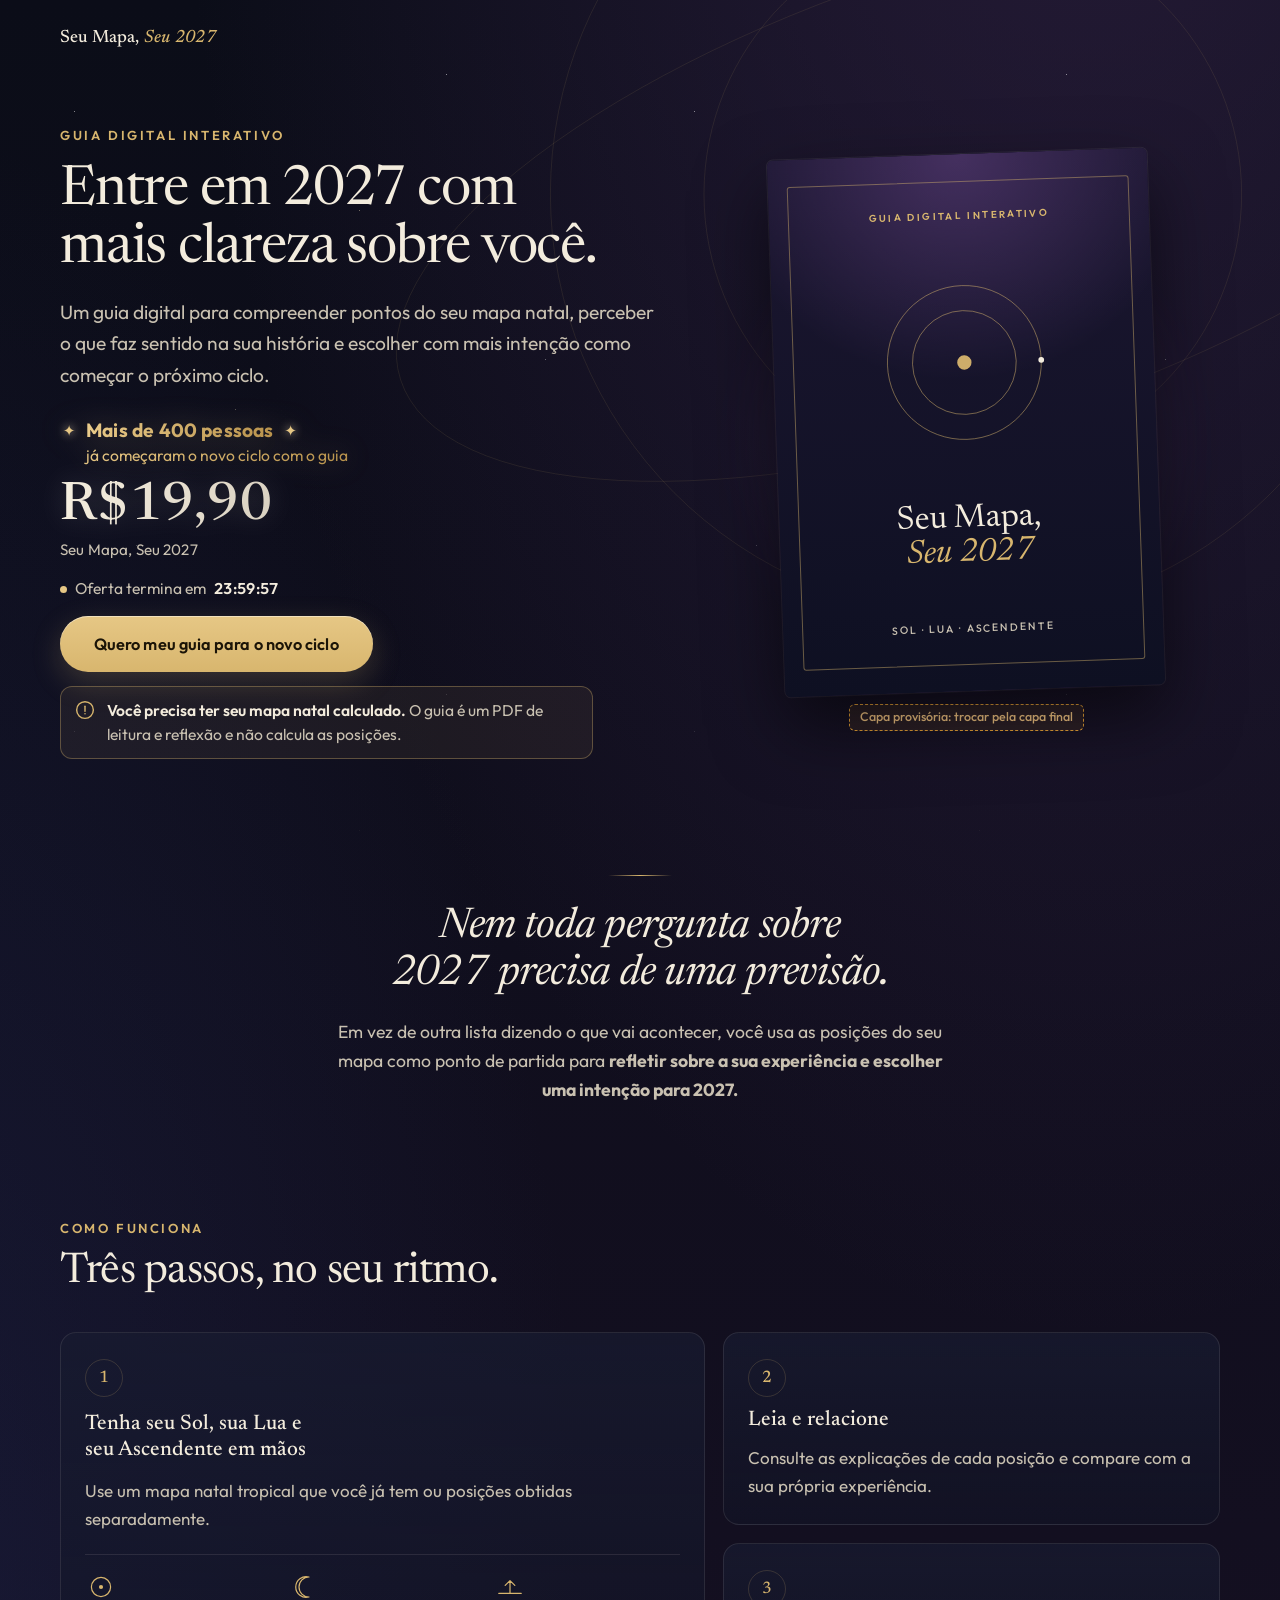
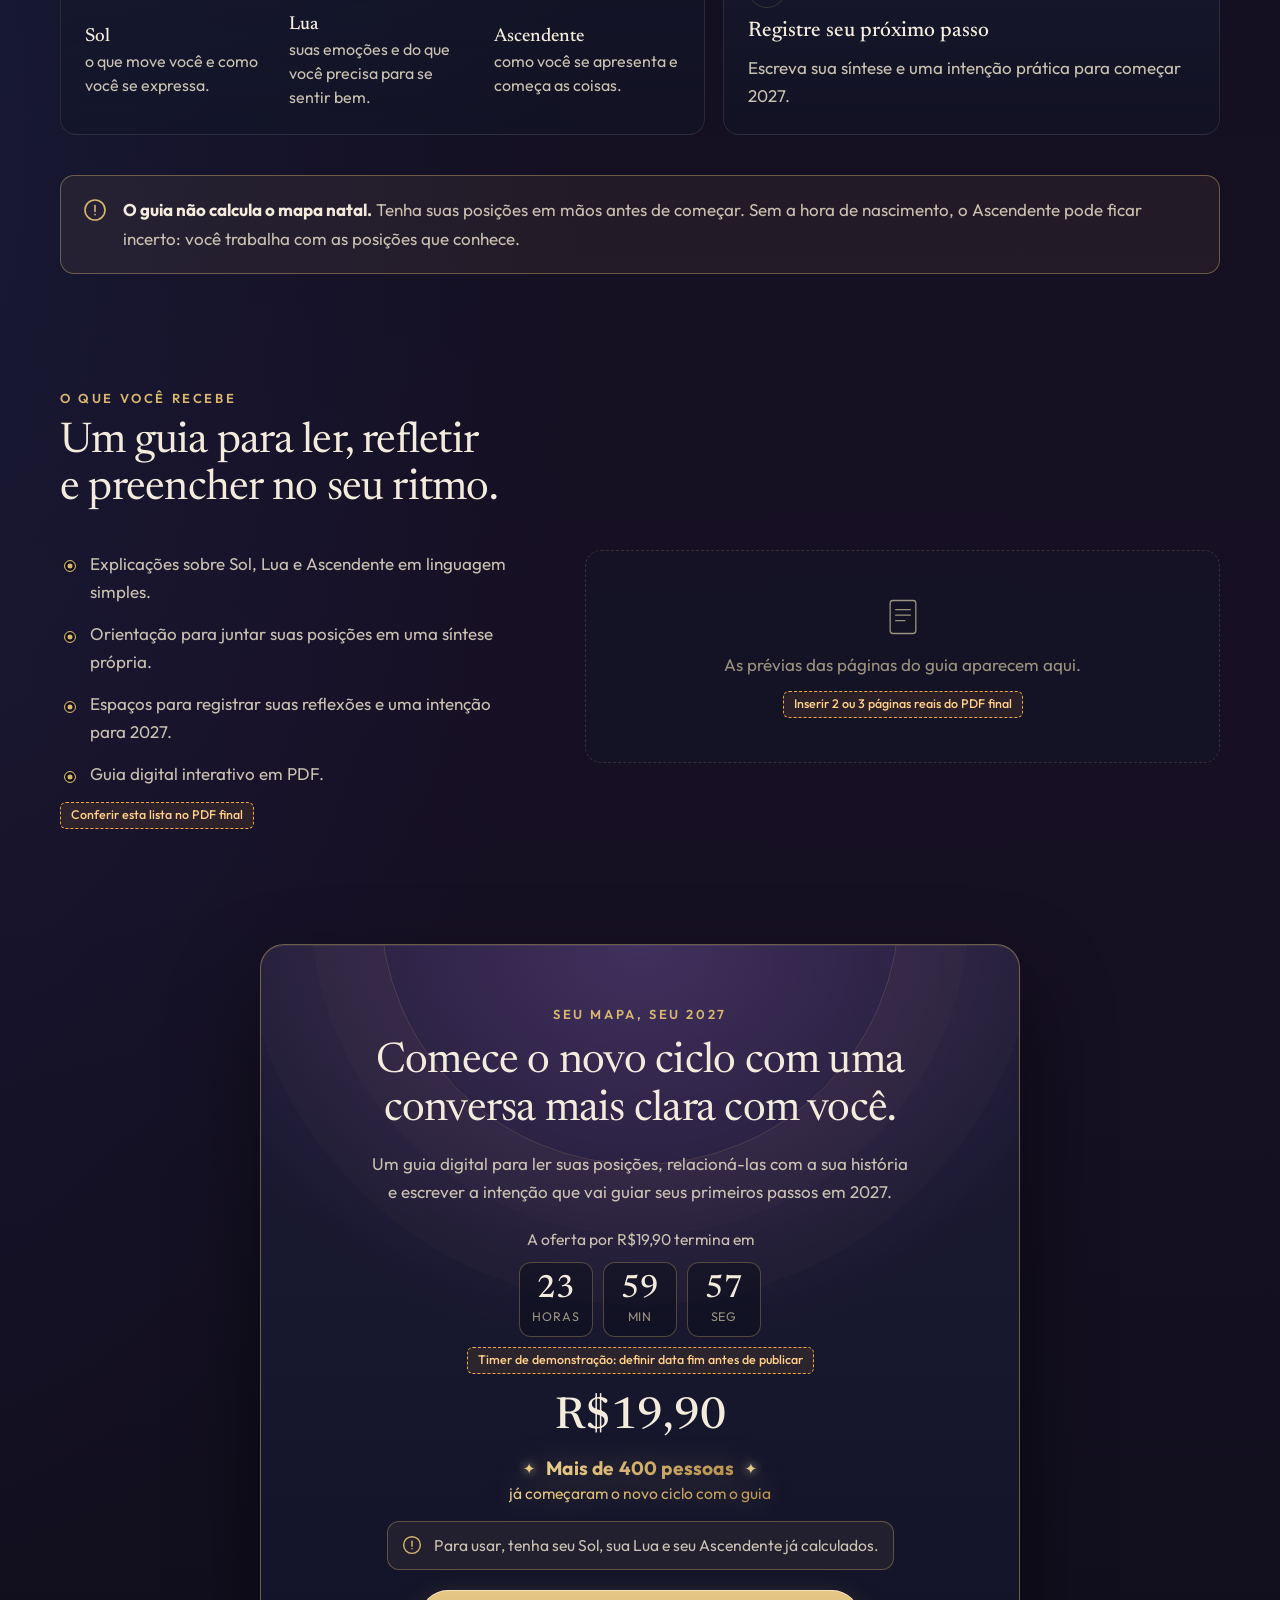
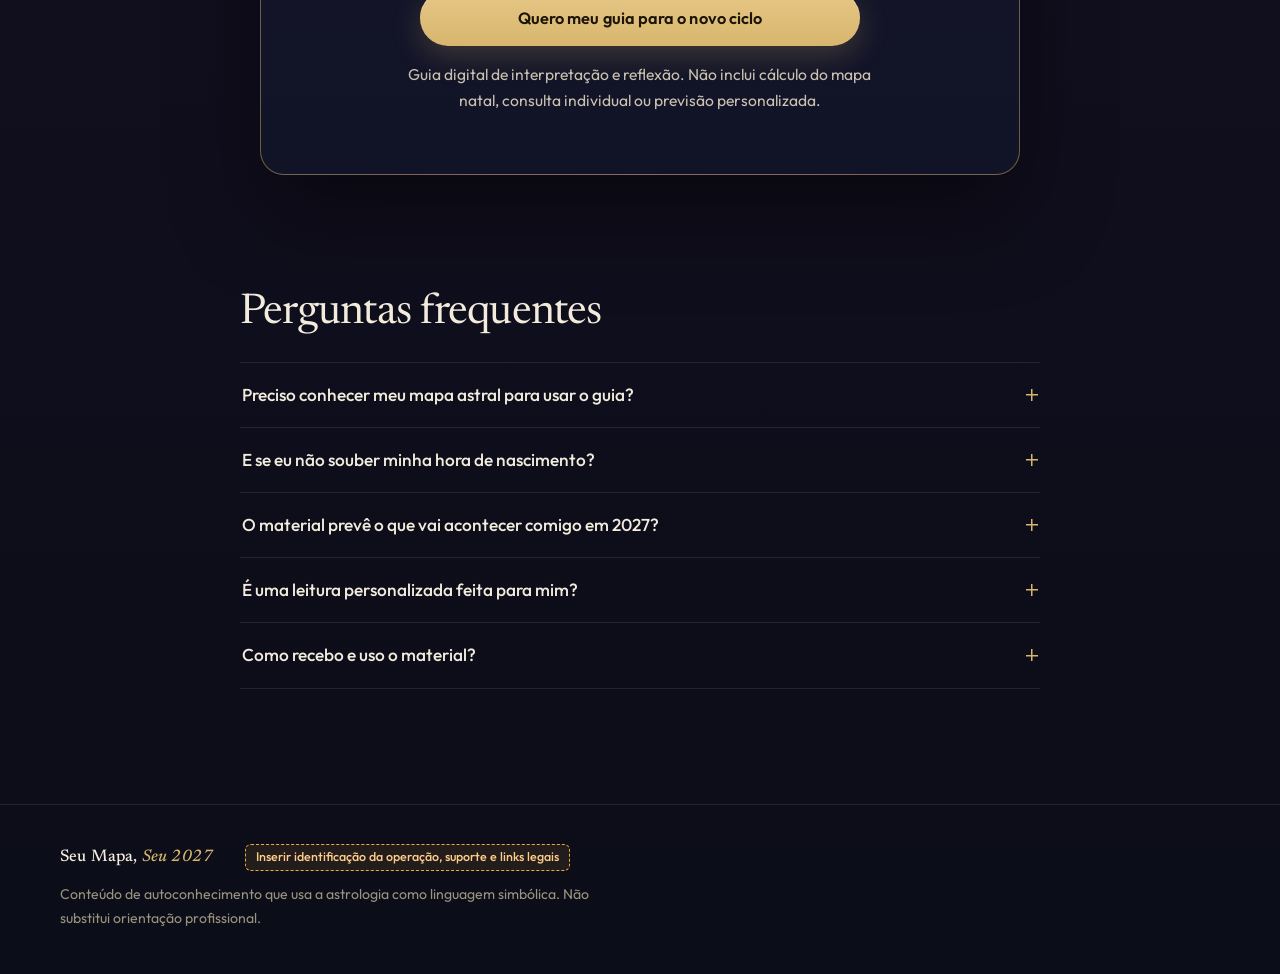
==== index.html @ 19b10ff3 "Landing de vendas Seu Mapa, Seu 2027 Página estática em HTML, CSS e JavaScript, sem build. Configura" ====
<!doctype html>
<html lang="pt-BR">
  <head>
    <meta charset="UTF-8" />
    <meta name="viewport" content="width=device-width, initial-scale=1, viewport-fit=cover" />
    <title>Seu Mapa, Seu 2027 — Guia digital interativo</title>
    <meta name="description" content="Entre em 2027 com mais clareza sobre você. Guia digital interativo em PDF para refletir sobre Sol, Lua e Ascendente e escolher uma intenção para o novo ciclo. R$19,90." />
    <meta name="theme-color" content="#0b0d18" />
    <meta property="og:title" content="Seu Mapa, Seu 2027" />
    <meta property="og:description" content="Entre em 2027 com mais clareza sobre você. Guia digital interativo em PDF por R$19,90." />
    <meta property="og:type" content="product" />
    <meta property="og:locale" content="pt_BR" />
    <link rel="preconnect" href="https://fonts.googleapis.com" />
    <link rel="preconnect" href="https://fonts.gstatic.com" crossorigin />
    <link href="https://fonts.googleapis.com/css2?family=Newsreader:ital,opsz,wght@0,6..72,400;0,6..72,500;1,6..72,400;1,6..72,500&family=Outfit:wght@400;500;600&display=swap" rel="stylesheet" />
    <link rel="stylesheet" href="styles.css" />
    <script src="config.js"></script>
    <script>document.documentElement.classList.add("js"); if (new URLSearchParams(location.search).has("movimento")) document.documentElement.classList.add("force-motion");</script>
  </head>
  <body>
    <a class="skip" href="#conteudo">Pular para o conteúdo</a>

    <!-- Céu de fundo: SVG leve e decorativo. -->
    <div class="sky" aria-hidden="true">
      <svg class="orbits" viewBox="0 0 1000 1000" preserveAspectRatio="xMidYMid slice">
        <g class="orbit-spin">
          <circle cx="760" cy="300" r="210" />
          <circle cx="760" cy="300" r="330" />
          <circle class="orbit-dot" cx="1090" cy="300" r="2.6" />
        </g>
        <ellipse cx="760" cy="300" rx="470" ry="180" transform="rotate(-18 760 300)" />
      </svg>
      <div class="stars"></div>
      <!-- Estrelas cadentes: rastros finos, raros, atrás de tudo. -->
      <i class="meteor m1"></i><i class="meteor m2"></i><i class="meteor m3"></i><i class="meteor m4"></i>
    </div>

    <header class="topbar">
      <div class="wrap">
        <span class="wordmark">Seu Mapa, <em>Seu 2027</em></span>
      </div>
    </header>

    <main id="conteudo">
      <!-- 1. HERO -->
      <section class="hero wrap" aria-labelledby="titulo">
        <div class="hero-copy">
          <p class="eyebrow enter" style="--d: 0">Guia digital interativo</p>
          <h1 id="titulo" class="enter" style="--d: 1">Entre em 2027 com mais clareza sobre você.</h1>
          <p class="lede enter" style="--d: 2">
            Um guia digital para compreender pontos do seu mapa natal, perceber
            o que faz sentido na sua história e escolher com mais intenção como
            começar o próximo ciclo.
          </p>
          <div class="buy enter" style="--d: 3">
            <p class="social-proof" data-social-proof hidden></p>
            <p class="price">
              <strong class="price-value">R$19,90</strong>
              <span class="price-name">Seu Mapa, Seu 2027</span>
            </p>
            <p class="timer-inline" data-offer-timer hidden></p>
            <a class="cta" href="#comprar" data-checkout>Quero meu guia para o novo ciclo</a>
            <p class="requirement">
              <svg viewBox="0 0 24 24" aria-hidden="true"><circle cx="12" cy="12" r="10" /><path d="M12 7.5v6" /><circle class="fill" cx="12" cy="16.6" r=".9" /></svg>
              <span><strong>Você precisa ter seu mapa natal calculado.</strong> O guia é um PDF de leitura e reflexão e não calcula as posições.</span>
            </p>
          </div>
        </div>

        <figure class="hero-cover enter" style="--d: 2">
          <div class="cover-glow" aria-hidden="true"></div>
          <img class="cover-img" alt="Capa do guia Seu Mapa, Seu 2027" hidden />
          <!-- Capa provisória: só o título, sem conteúdo fictício.
               Some quando config.coverImage for preenchido. -->
          <div class="cover-placeholder" role="img" aria-label="Seu Mapa, Seu 2027, guia digital interativo">
            <span class="cp-top">Guia digital interativo</span>
            <svg class="cp-orbit" viewBox="0 0 200 200" aria-hidden="true">
              <circle cx="100" cy="100" r="58" />
              <circle cx="100" cy="100" r="86" />
              <circle class="cp-sun" cx="100" cy="100" r="8" />
              <circle class="cp-dot" cx="186" cy="100" r="3.2" />
            </svg>
            <span class="cp-title">Seu Mapa,<em>Seu 2027</em></span>
            <span class="cp-sub">Sol · Lua · Ascendente</span>
          </div>
          <span class="pending" data-pending-badge>Capa provisória: trocar pela capa final</span>
        </figure>
      </section>

      <!-- 2. OBJEÇÃO -->
      <section class="shift wrap reveal" aria-labelledby="t-shift">
        <h2 id="t-shift">Nem toda pergunta sobre 2027 precisa de uma previsão.</h2>
        <p>
          Em vez de outra lista dizendo o que vai acontecer, você usa as
          posições do seu mapa como ponto de partida para
          <strong>refletir sobre a sua experiência e escolher uma intenção para 2027.</strong>
        </p>
      </section>

      <!-- 3. COMO FUNCIONA -->
      <section class="how wrap" aria-labelledby="t-how">
        <div class="section-head reveal">
          <p class="eyebrow">Como funciona</p>
          <h2 id="t-how">Três passos, no seu ritmo.</h2>
        </div>

        <ol class="steps">
          <li class="step step-main reveal">
            <span class="step-n" aria-hidden="true">1</span>
            <h3>Tenha seu Sol, sua Lua e seu Ascendente em mãos</h3>
            <p>Use um mapa natal tropical que você já tem ou posições obtidas separadamente.</p>
            <ul class="positions">
              <li>
                <svg viewBox="0 0 40 40" aria-hidden="true"><circle cx="20" cy="20" r="12" /><circle class="fill" cx="20" cy="20" r="2.6" /></svg>
                <span><strong>Sol</strong> o que move você e como você se expressa.</span>
              </li>
              <li>
                <svg viewBox="0 0 40 40" aria-hidden="true"><path d="M25 7.5a13 13 0 1 0 0 25a10.5 10.5 0 0 1 0-25z" /></svg>
                <span><strong>Lua</strong> suas emoções e do que você precisa para se sentir bem.</span>
              </li>
              <li>
                <svg viewBox="0 0 40 40" aria-hidden="true"><path d="M6 28h28" /><path d="M20 28V12m-6 6 6-6 6 6" /></svg>
                <span><strong>Ascendente</strong> como você se apresenta e começa as coisas.</span>
              </li>
            </ul>
          </li>
          <li class="step reveal">
            <span class="step-n" aria-hidden="true">2</span>
            <h3>Leia e relacione</h3>
            <p>Consulte as explicações de cada posição e compare com a sua própria experiência.</p>
          </li>
          <li class="step reveal">
            <span class="step-n" aria-hidden="true">3</span>
            <h3>Registre seu próximo passo</h3>
            <p>Escreva sua síntese e uma intenção prática para começar 2027.</p>
          </li>
        </ol>

        <aside class="notice reveal" aria-label="Antes de comprar">
          <svg viewBox="0 0 24 24" aria-hidden="true"><circle cx="12" cy="12" r="10" /><path d="M12 7.5v6" /><circle class="fill" cx="12" cy="16.6" r=".9" /></svg>
          <p>
            <strong>O guia não calcula o mapa natal.</strong> Tenha suas
            posições em mãos antes de começar. Sem a hora de nascimento, o
            Ascendente pode ficar incerto: você trabalha com as posições que
            conhece.
          </p>
        </aside>
      </section>

      <!-- 4. O QUE VOCÊ RECEBE -->
      <section class="get wrap" aria-labelledby="t-get">
        <div class="section-head reveal">
          <p class="eyebrow">O que você recebe</p>
          <h2 id="t-get">Um guia para ler, refletir e preencher no seu ritmo.</h2>
        </div>

        <div class="get-grid">
          <!-- PENDENTE: confirmar cada item no PDF final antes de publicar. -->
          <ul class="features reveal">
            <li>Explicações sobre Sol, Lua e Ascendente em linguagem simples.</li>
            <li>Orientação para juntar suas posições em uma síntese própria.</li>
            <li>Espaços para registrar suas reflexões e uma intenção para 2027.</li>
            <li>Guia digital interativo em PDF.</li>
            <li class="pending-li" data-pending-badge>Conferir esta lista no PDF final</li>
          </ul>

          <div class="gallery reveal" data-gallery>
            <!-- Preenchida por app.js a partir de config.previews. -->
            <div class="gallery-empty">
              <svg viewBox="0 0 48 48" aria-hidden="true"><rect x="10" y="6" width="28" height="36" rx="3" /><path d="M16 16h16M16 22h16M16 28h10" /></svg>
              <p>As prévias das páginas do guia aparecem aqui.</p>
              <span class="pending" data-pending-badge>Inserir 2 ou 3 páginas reais do PDF final</span>
            </div>
          </div>
        </div>
      </section>

      <!-- 5. FECHAMENTO -->
      <section class="close wrap reveal" id="comprar" aria-labelledby="t-close">
        <div class="offer">
          <div class="offer-orbit" aria-hidden="true"></div>
          <p class="eyebrow">Seu Mapa, Seu 2027</p>
          <h2 id="t-close">Comece o novo ciclo com uma conversa mais clara com você.</h2>
          <p class="offer-text">
            Um guia digital para ler suas posições, relacioná-las com a sua
            história e escrever a intenção que vai guiar seus primeiros passos
            em 2027.
          </p>
          <!-- Timer da oferta: conta até config.offerEndsAt, igual para todos.
               Não reinicia; ao terminar, some. -->
          <div class="timer" data-offer-timer-box hidden>
            <p class="timer-label" data-offer-label></p>
            <div class="timer-digits" role="timer" aria-live="off">
              <span><b data-t="h">00</b><small>horas</small></span>
              <span><b data-t="m">00</b><small>min</small></span>
              <span><b data-t="s">00</b><small>seg</small></span>
            </div>
            <span class="pending" data-pending-badge data-timer-demo-badge hidden>Timer de demonstração: definir data fim antes de publicar</span>
          </div>
          <p class="days-left" data-days-left hidden></p>
          <p class="offer-price">R$19,90</p>
          <p class="social-proof" data-social-proof hidden></p>
          <p class="requirement requirement-center">
            <svg viewBox="0 0 24 24" aria-hidden="true"><circle cx="12" cy="12" r="10" /><path d="M12 7.5v6" /><circle class="fill" cx="12" cy="16.6" r=".9" /></svg>
            <span>Para usar, tenha seu Sol, sua Lua e seu Ascendente já calculados.</span>
          </p>
          <a class="cta cta-wide" href="#comprar" data-checkout>Quero meu guia para o novo ciclo</a>
          <p class="disclaimer">
            Guia digital de interpretação e reflexão. Não inclui cálculo do
            mapa natal, consulta individual ou previsão personalizada.
          </p>
        </div>
      </section>

      <!-- FAQ -->
      <section class="faq wrap" aria-labelledby="t-faq">
        <h2 id="t-faq" class="reveal">Perguntas frequentes</h2>
        <div class="faq-list reveal">
          <details>
            <summary>Preciso conhecer meu mapa astral para usar o guia?</summary>
            <div class="answer"><p>Sim. Você precisa ter as posições já calculadas ou obtê-las separadamente. O guia não gera o mapa.</p></div>
          </details>
          <details>
            <summary>E se eu não souber minha hora de nascimento?</summary>
            <div class="answer"><p>O Ascendente pode ficar incerto. Você pode trabalhar com as posições confirmadas e sinalizar as dúvidas.</p></div>
          </details>
          <details>
            <summary>O material prevê o que vai acontecer comigo em 2027?</summary>
            <div class="answer"><p>Não. 2027 é o contexto para exercícios de reflexão e para definir uma intenção.</p></div>
          </details>
          <details>
            <summary>É uma leitura personalizada feita para mim?</summary>
            <div class="answer"><p>Não. É um guia autoguiado: você lê, relaciona as informações com a sua experiência e escreve a sua própria síntese.</p></div>
          </details>
          <details>
            <summary>Como recebo e uso o material?</summary>
            <!-- PENDENTE: responder só depois de configurar a entrega na Zuptos. -->
            <div class="answer"><p>O guia é um arquivo PDF. <span class="pending inline" data-pending-badge>Completar com o fluxo real de entrega da Zuptos</span></p></div>
          </details>
        </div>
      </section>
    </main>

    <footer class="footer">
      <div class="wrap footer-inner">
        <span class="wordmark small">Seu Mapa, <em>Seu 2027</em></span>
        <!-- PENDENTE: nome da operação, e-mail de suporte e links legais. -->
        <p><span class="pending inline" data-pending-badge>Inserir identificação da operação, suporte e links legais</span></p>
        <p class="footer-note">
          Conteúdo de autoconhecimento que usa a astrologia como linguagem
          simbólica. Não substitui orientação profissional.
        </p>
      </div>
    </footer>

    <dialog class="viewer" aria-label="Página do guia ampliada">
      <button class="viewer-close" type="button" aria-label="Fechar">×</button>
      <div class="viewer-stage"><img alt="" /></div>
      <div class="viewer-nav">
        <button type="button" data-step="-1" aria-label="Página anterior">←</button>
        <span class="viewer-count"></span>
        <button type="button" data-step="1" aria-label="Próxima página">→</button>
      </div>
    </dialog>

    <div class="toast" role="status" aria-live="polite"></div>
    <script src="app.js" defer></script>
  </body>
</html>
---- styles.css ----
/* =====================================================================
   Seu Mapa, Seu 2027 — landing de vendas
   Noite azul com toque de ameixa, marfim para leitura, dourado contido.
   ===================================================================== */

:root {
  --bg: #0b0d18;
  --bg-plum: #171024;
  --surface: #121527;
  --surface-2: #181b30;
  --ivory: #f3ecdd;
  --ivory-soft: #c9c1b1;
  --ivory-faint: #9a937f;
  --gold: #d8b66e;
  --gold-hot: #e6c785;
  --gold-ink: #1b1407;
  --line: rgba(216, 182, 110, 0.18);
  --line-soft: rgba(243, 236, 221, 0.1);

  --serif: "Newsreader", "Iowan Old Style", Georgia, serif;
  --sans: "Outfit", system-ui, -apple-system, "Segoe UI", sans-serif;
  --ease: cubic-bezier(0.16, 1, 0.3, 1);
  --pad: clamp(20px, 5vw, 40px);
  --section: clamp(68px, 9vw, 116px);

  color-scheme: dark;
}

* { box-sizing: border-box; }
[hidden] { display: none !important; }
html { -webkit-text-size-adjust: 100%; scroll-behavior: smooth; }
body {
  margin: 0;
  min-height: 100vh;
  background:
    radial-gradient(120% 70% at 85% -10%, rgba(74, 46, 98, 0.45), transparent 60%),
    radial-gradient(90% 60% at -10% 40%, rgba(30, 40, 84, 0.4), transparent 62%),
    linear-gradient(180deg, var(--bg) 0%, var(--bg-plum) 55%, var(--bg) 100%);
  color: var(--ivory);
  font: 400 1.0625rem/1.65 var(--sans);
  -webkit-font-smoothing: antialiased;
  overflow-x: hidden;
}
img { display: block; max-width: 100%; height: auto; }
a { color: inherit; }
button { font: inherit; color: inherit; }
::selection { background: var(--gold); color: var(--gold-ink); }
:focus-visible { outline: 2px solid var(--gold-hot); outline-offset: 4px; border-radius: 4px; }

.wrap { width: min(1160px, 100% - var(--pad) * 2); margin-inline: auto; }

.skip {
  position: absolute; left: 12px; top: -60px; z-index: 50;
  padding: 10px 16px; background: var(--ivory); color: var(--bg);
  border-radius: 8px; text-decoration: none; font-weight: 600;
}
.skip:focus { top: 12px; }

/* ---------------------------------------------------------------- Céu */
.sky { position: fixed; inset: 0; z-index: -1; pointer-events: none; overflow: hidden; }
.orbits { position: absolute; inset: 0; width: 100%; height: 100%; }
.orbits circle, .orbits ellipse { fill: none; stroke: var(--gold); stroke-opacity: 0.1; stroke-width: 1; vector-effect: non-scaling-stroke; }
.orbits .orbit-dot { fill: var(--gold); fill-opacity: 0.7; stroke: none; }
.orbit-spin { transform-origin: 760px 300px; transform-box: view-box; animation: spin 180s linear infinite; }
.stars {
  position: absolute; inset: 0; opacity: 0.55;
  background-image:
    radial-gradient(1px 1px at 12% 18%, #fff 50%, transparent 51%),
    radial-gradient(1px 1px at 72% 12%, #fff 50%, transparent 51%),
    radial-gradient(1.2px 1.2px at 38% 66%, #f3e2bd 50%, transparent 51%),
    radial-gradient(1px 1px at 88% 58%, #fff 50%, transparent 51%),
    radial-gradient(1px 1px at 22% 88%, #fff 50%, transparent 51%),
    radial-gradient(1.2px 1.2px at 58% 34%, #f3e2bd 50%, transparent 51%);
  background-size: 620px 620px;
  -webkit-mask-image: linear-gradient(180deg, #000 0%, rgba(0, 0, 0, 0.35) 70%, transparent);
  mask-image: linear-gradient(180deg, #000 0%, rgba(0, 0, 0, 0.35) 70%, transparent);
  animation: twinkle 9s ease-in-out infinite alternate;
}

/* ------------------------------------------------------------ Tipografia */
h1, h2, h3 { margin: 0; font-family: var(--serif); font-weight: 500; color: var(--ivory); text-wrap: balance; }
h1 { font-size: clamp(2.3rem, 1.5rem + 3.1vw, 3.45rem); line-height: 1.06; letter-spacing: -0.022em; font-weight: 400; }
h2 { font-size: clamp(1.8rem, 1.35rem + 1.8vw, 2.65rem); line-height: 1.12; letter-spacing: -0.018em; font-weight: 400; }
h3 { font-size: 1.32rem; line-height: 1.25; font-weight: 500; }
p { margin: 0; }
em { font-style: italic; }

.eyebrow {
  font: 600 0.8125rem/1.4 var(--sans);
  letter-spacing: 0.2em; text-transform: uppercase; color: var(--gold);
}

.wordmark { font-family: var(--serif); font-size: 1.12rem; font-weight: 500; letter-spacing: 0.01em; color: var(--ivory); }
.wordmark em { color: var(--gold); }
.wordmark.small { font-size: 1.05rem; }

/* ---------------------------------------------------------------- Topo */
.topbar { padding-block: 22px 0; }

/* ---------------------------------------------------------------- CTA */
.cta {
  position: relative; display: inline-flex; align-items: center; justify-content: center;
  min-height: 56px; padding: 16px 28px; border-radius: 999px;
  background: linear-gradient(180deg, var(--gold-hot), var(--gold));
  color: var(--gold-ink); text-decoration: none; text-align: center;
  font: 600 1.02rem/1.25 var(--sans); letter-spacing: 0.005em;
  box-shadow: 0 10px 30px rgba(216, 182, 110, 0.22), inset 0 1px 0 rgba(255, 255, 255, 0.45);
  overflow: hidden; cursor: pointer;
  transition: transform 0.35s var(--ease), box-shadow 0.35s var(--ease);
}
.cta::after {
  content: ""; position: absolute; inset: 0;
  background: linear-gradient(110deg, transparent 35%, rgba(255, 255, 255, 0.5) 50%, transparent 65%);
  transform: translateX(-120%); transition: transform 0.9s var(--ease);
}
.cta:hover { transform: translateY(-2px); box-shadow: 0 16px 40px rgba(216, 182, 110, 0.32), inset 0 1px 0 rgba(255, 255, 255, 0.5); }
.cta:hover::after { transform: translateX(120%); }
.cta:active { transform: translateY(0) scale(0.985); }
.cta-wide { width: 100%; max-width: 440px; }

/* ---------------------------------------------------------------- Hero */
.hero {
  display: grid; gap: 36px;
  padding-block: clamp(28px, 6vw, 72px) var(--section);
}
.hero-copy { display: grid; gap: 18px; max-width: 600px; }
.lede { font-size: clamp(1.06rem, 1rem + 0.3vw, 1.2rem); color: var(--ivory-soft); max-width: 34em; }
.buy { display: grid; gap: 14px; margin-top: 8px; justify-items: start; }
/* Preço em destaque com o nome do produto embaixo. O brilho é o mesmo do
   selo de prova social, só que em branco. */
.price { display: grid; justify-items: start; gap: 4px; }
.price-value {
  font: 500 clamp(2.7rem, 2.2rem + 1.6vw, 3.3rem)/1 var(--serif);
  color: var(--ivory); letter-spacing: 0.005em;
  filter: drop-shadow(0 0 14px rgba(255, 250, 240, 0.18));
}
.price-name { font-size: 0.95rem; color: var(--ivory-soft); letter-spacing: 0.01em; }
@supports (background-clip: text) or (-webkit-background-clip: text) {
  .price-value {
    background: linear-gradient(100deg, #d9d1c1 0%, #f3ecdd 28%, #ffffff 44%, #fffdf6 50%, #f3ecdd 62%, #d9d1c1 100%);
    background-size: 250% 100%;
    background-position: 100% 0;
    -webkit-background-clip: text; background-clip: text;
    color: transparent;
    animation: shimmer 3.8s cubic-bezier(0.45, 0, 0.25, 1) infinite;
    animation-delay: 0.6s;
  }
}

.hero-cover { position: relative; margin: 0; display: grid; justify-items: center; gap: 12px; }
.cover-glow {
  position: absolute; inset: 8% 4%; z-index: -1; border-radius: 50%;
  background: radial-gradient(closest-side, rgba(216, 182, 110, 0.28), rgba(110, 70, 140, 0.18) 55%, transparent);
  filter: blur(30px);
  animation: breathe 8s ease-in-out infinite;
}
.cover-img, .cover-placeholder {
  width: min(300px, 74vw); aspect-ratio: 210 / 297; border-radius: 6px;
  box-shadow: 0 30px 70px rgba(0, 0, 0, 0.55), 0 0 0 1px rgba(243, 236, 221, 0.08);
  transform: rotate(-2deg);
  transition: transform 0.6s var(--ease);
}
.hero-cover:hover .cover-img, .hero-cover:hover .cover-placeholder { transform: rotate(0deg) translateY(-4px); }
.cover-img { object-fit: cover; }

.cover-placeholder {
  position: relative; display: grid; align-content: space-between; justify-items: center;
  padding: 11% 9%; text-align: center;
  background:
    radial-gradient(90% 60% at 50% 0%, rgba(103, 69, 135, 0.55), transparent 70%),
    linear-gradient(180deg, #1b1630, #0e1022);
}
.cover-placeholder::before {
  content: ""; position: absolute; inset: 5%; border: 1px solid rgba(216, 182, 110, 0.45); border-radius: 3px;
}
.cp-top { font: 600 0.62rem/1.3 var(--sans); letter-spacing: 0.24em; text-transform: uppercase; color: var(--gold); }
.cp-orbit { width: 62%; }
.cp-orbit circle { fill: none; stroke: var(--gold); stroke-opacity: 0.55; stroke-width: 1; }
.cp-orbit .cp-sun { fill: var(--gold); stroke: none; fill-opacity: 0.95; }
.cp-orbit .cp-dot { fill: var(--ivory); stroke: none; }
.cp-title { display: grid; font: 400 clamp(1.5rem, 1.1rem + 1.5vw, 2.05rem)/1.05 var(--serif); color: var(--ivory); }
.cp-title em { color: var(--gold); }
.cp-sub { font: 500 0.66rem/1.3 var(--sans); letter-spacing: 0.18em; text-transform: uppercase; color: var(--ivory-soft); }

/* -------------------------------------------------------------- Objeção */
.shift { padding-block: 0 var(--section); display: grid; gap: 18px; max-width: 780px; text-align: center; justify-items: center; }
.shift h2 { font-style: italic; }
.shift p { color: var(--ivory-soft); font-size: 1.1rem; max-width: 36em; }
.shift::before {
  content: ""; width: 64px; height: 1px; margin-bottom: 10px;
  background: linear-gradient(90deg, transparent, var(--gold), transparent);
}

/* -------------------------------------------------------- Como funciona */
.how, .get { padding-block: 0 var(--section); }
.section-head { display: grid; gap: 12px; margin-bottom: 36px; max-width: 680px; }

.steps { list-style: none; margin: 0; padding: 0; display: grid; gap: 14px; counter-reset: step; }
.step {
  position: relative; display: grid; gap: 10px; padding: 26px 24px 24px;
  border: 1px solid var(--line-soft); border-radius: 16px;
  background: linear-gradient(180deg, rgba(24, 27, 48, 0.75), rgba(18, 21, 39, 0.55));
}
.step-n {
  display: grid; place-items: center; width: 38px; height: 38px; border-radius: 50%;
  border: 1px solid var(--line); color: var(--gold);
  font: 500 1.05rem/1 var(--serif);
}
.step p { color: var(--ivory-soft); }
.step-main h3 { max-width: 18em; }

/* Requisito do mapa: visível, em corpo legível, antes de cada compra. */
.requirement {
  display: grid; grid-template-columns: 22px 1fr; gap: 10px; align-items: start;
  max-width: 34em; padding: 12px 14px; border-radius: 12px;
  border: 1px solid rgba(216, 182, 110, 0.35); background: rgba(216, 182, 110, 0.07);
  font-size: 0.98rem; line-height: 1.5; color: var(--ivory-soft);
}
.requirement svg { width: 20px; height: 20px; margin-top: 1px; fill: none; stroke: var(--gold); stroke-width: 1.7; stroke-linecap: round; }
.requirement svg .fill { fill: var(--gold); stroke: none; }
.requirement strong { color: var(--ivory); font-weight: 600; }
.requirement-center { text-align: left; margin-bottom: 4px; }
.days-left { font-size: 0.98rem; color: var(--ivory-soft); }
.days-left strong { color: var(--gold-hot); font-weight: 600; }

/* Timer da oferta: dígitos tabulares para não "pular" a cada segundo. */
.timer-inline {
  display: inline-flex; align-items: center; gap: 8px;
  font-size: 0.98rem; color: var(--ivory-soft);
}
.timer-inline strong { color: var(--ivory); font-weight: 600; font-variant-numeric: tabular-nums; letter-spacing: 0.02em; }
.timer-inline .dot {
  width: 7px; height: 7px; border-radius: 50%; background: var(--gold-hot);
  box-shadow: 0 0 0 0 rgba(230, 199, 133, 0.6); animation: pulse 2s ease-out infinite;
}
.timer { display: grid; justify-items: center; gap: 10px; margin-top: 4px; }
.timer-label { font-size: 0.98rem; color: var(--ivory-soft); }
.timer-digits { display: flex; gap: 10px; }
.timer-digits span {
  display: grid; justify-items: center; gap: 2px; min-width: 74px; padding: 10px 8px 8px;
  border-radius: 12px; border: 1px solid rgba(216, 182, 110, 0.32); background: rgba(11, 13, 24, 0.45);
}
.timer-digits b { font: 500 2rem/1 var(--serif); color: var(--ivory); font-variant-numeric: tabular-nums lining-nums; }
.timer-digits small { font-size: 0.78rem; letter-spacing: 0.08em; text-transform: uppercase; color: var(--ivory-faint); }
/* Prova social: selo em duas camadas, dourado com um brilho que atravessa
   as duas linhas juntas e descansa antes de passar de novo. Sem suporte a
   background-clip fica dourado sólido; com movimento reduzido, o brilho para. */
.social-proof {
  --star: 18px;
  display: grid; justify-items: start; gap: 1px;
  color: var(--gold);
  filter: drop-shadow(0 0 14px rgba(230, 199, 133, 0.3));
}
.sp-head { display: inline-flex; align-items: center; gap: 8px; }
.sp-head strong { font: 700 1.2rem/1.3 var(--sans); letter-spacing: 0.01em; }
.sp-rest { font-size: 0.98rem; line-height: 1.45; padding-left: calc(var(--star) + 8px); }
.sp-star {
  display: inline-grid; place-items: center; width: var(--star); flex: none;
  font-size: 0.95rem; color: var(--gold-hot);
  text-shadow: 0 0 10px rgba(255, 236, 196, 0.85);
  animation: twinkle-star 3.8s ease-in-out infinite;
}
.sp-head .sp-star:last-child { animation-delay: 1.9s; }
@supports (background-clip: text) or (-webkit-background-clip: text) {
  .sp-shine {
    background: linear-gradient(100deg, #b8924c 0%, #e6c785 28%, #fff7e0 44%, #ffe9b8 50%, #e6c785 62%, #b8924c 100%);
    background-size: 250% 100%;
    background-position: 100% 0;
    -webkit-background-clip: text; background-clip: text;
    color: transparent;
    animation: shimmer 3.8s cubic-bezier(0.45, 0, 0.25, 1) infinite;
  }
  /* A segunda linha começa o brilho um pouco depois: parece uma passada só. */
  .sp-rest.sp-shine { animation-delay: 0.18s; }
}
.offer .social-proof { justify-items: center; text-align: center; }
.offer .sp-rest { padding-left: 0; }

/* Passo 1 carrega as três posições: nada se repete fora dele. */
.positions { list-style: none; margin: 8px 0 0; padding: 16px 0 0; display: grid; gap: 14px; border-top: 1px solid var(--line-soft); }
.positions li { display: grid; grid-template-columns: 34px 1fr; gap: 12px; align-items: start; }
.positions svg { width: 32px; height: 32px; fill: none; stroke: var(--gold); stroke-width: 1.5; stroke-linecap: round; stroke-linejoin: round; }
.positions svg .fill, .notice svg .fill { fill: var(--gold); stroke: none; }
.positions span { color: var(--ivory-soft); font-size: 1rem; line-height: 1.5; }
.positions strong { display: block; font: 500 1.18rem/1.25 var(--serif); color: var(--ivory); }

.notice {
  margin-top: 40px; display: grid; grid-template-columns: 26px 1fr; gap: 14px; align-items: start;
  padding: 20px 22px; border-radius: 14px;
  border: 1px solid rgba(216, 182, 110, 0.4);
  background: rgba(216, 182, 110, 0.07);
}
.notice svg { width: 24px; height: 24px; fill: none; stroke: var(--gold); stroke-width: 1.6; stroke-linecap: round; margin-top: 2px; }
.notice p { color: var(--ivory-soft); }
.notice strong { color: var(--ivory); }

/* ---------------------------------------------------- O que você recebe */
.get-grid { display: grid; gap: 32px; }
.features { list-style: none; margin: 0; padding: 0; display: grid; gap: 14px; align-content: start; }
.features li { position: relative; padding-left: 30px; color: var(--ivory-soft); }
.features li::before {
  content: ""; position: absolute; left: 4px; top: 0.62em; width: 10px; height: 10px; border-radius: 50%;
  border: 1px solid var(--gold); box-shadow: inset 0 0 0 2.5px var(--bg), inset 0 0 0 10px var(--gold);
}
.features .pending-li { padding-left: 0; }
.features .pending-li::before { display: none; }

.gallery { display: grid; gap: 12px; grid-template-columns: repeat(2, 1fr); }
.gallery-empty {
  grid-column: 1 / -1; display: grid; justify-items: center; gap: 12px; text-align: center;
  padding: 44px 24px; border-radius: 16px; border: 1px dashed var(--line);
  background: rgba(18, 21, 39, 0.5); color: var(--ivory-faint);
}
.gallery-empty svg { width: 44px; fill: none; stroke: var(--ivory-faint); stroke-width: 1.4; stroke-linecap: round; }
.thumb {
  position: relative; padding: 0; border: 1px solid var(--line-soft); border-radius: 10px;
  background: #fff; overflow: hidden; cursor: zoom-in; aspect-ratio: 210 / 297;
  transition: transform 0.45s var(--ease), box-shadow 0.45s var(--ease), border-color 0.45s;
}
.thumb img { width: 100%; height: 100%; object-fit: cover; object-position: top; }
.thumb::after {
  content: "Ampliar"; position: absolute; right: 8px; bottom: 8px; padding: 5px 10px; border-radius: 999px;
  background: rgba(11, 13, 24, 0.82); color: var(--ivory); font: 500 0.78rem/1 var(--sans);
}
.thumb:hover { transform: translateY(-4px); border-color: var(--line); box-shadow: 0 18px 40px rgba(0, 0, 0, 0.45); }

/* ------------------------------------------------------------ Fechamento */
.close { padding-block: 0 var(--section); }
.offer {
  position: relative; overflow: hidden; isolation: isolate;
  display: grid; justify-items: center; gap: 16px; text-align: center;
  max-width: 760px; margin-inline: auto; padding: clamp(36px, 6vw, 60px) clamp(22px, 5vw, 56px);
  border-radius: 24px; border: 1px solid rgba(216, 182, 110, 0.45);
  background:
    radial-gradient(90% 70% at 50% 0%, rgba(103, 69, 135, 0.5), transparent 70%),
    linear-gradient(180deg, #1c1a33, #111326);
  box-shadow: 0 40px 90px rgba(0, 0, 0, 0.45), inset 0 1px 0 rgba(243, 236, 221, 0.08);
}
.offer-orbit {
  position: absolute; z-index: -1; width: 520px; aspect-ratio: 1; top: -300px; left: 50%;
  translate: -50% 0; border-radius: 50%; border: 1px solid rgba(216, 182, 110, 0.18);
  box-shadow: 0 0 0 70px rgba(216, 182, 110, 0.025), 0 0 0 140px rgba(216, 182, 110, 0.02);
}
.offer h2 { max-width: 15em; }
.offer-text { color: var(--ivory-soft); max-width: 32em; }
.offer-price { font: 500 2.75rem/1 var(--serif); color: var(--ivory); margin-top: 6px; }
.disclaimer { font-size: 0.98rem; color: var(--ivory-soft); max-width: 30em; }

/* ---------------------------------------------------------------- FAQ */
.faq { padding-block: 0 var(--section); max-width: 800px; }
.faq h2 { margin-bottom: 24px; }
.faq-list { border-top: 1px solid var(--line-soft); }
.faq details { border-bottom: 1px solid var(--line-soft); }
.faq summary {
  list-style: none; display: flex; justify-content: space-between; align-items: center; gap: 18px;
  padding: 20px 2px; cursor: pointer; font: 500 1.08rem/1.4 var(--sans); color: var(--ivory);
}
.faq summary::-webkit-details-marker { display: none; }
.faq summary::after {
  content: ""; flex: 0 0 12px; height: 12px;
  background:
    linear-gradient(var(--gold), var(--gold)) center / 12px 1.5px no-repeat,
    linear-gradient(var(--gold), var(--gold)) center / 1.5px 12px no-repeat;
  transition: transform 0.4s var(--ease);
}
.faq details[open] summary::after { transform: rotate(45deg); }
.faq summary:hover { color: var(--gold-hot); }
.answer { padding: 0 2px 22px; color: var(--ivory-soft); max-width: 40em; }
.faq details[open] .answer { animation: drop 0.45s var(--ease); }

/* ------------------------------------------------------------- Rodapé */
.footer { border-top: 1px solid var(--line-soft); padding-block: 36px 44px; }
.footer-inner { display: grid; gap: 12px; }
.footer-note { font-size: 0.88rem; color: var(--ivory-faint); max-width: 40em; }

/* ------------------------------------------------------- Visualizador */
.viewer {
  width: min(920px, 100vw); max-width: 100vw; height: min(96vh, 100dvh); max-height: 100dvh;
  margin: auto; padding: 0; border: 0; background: transparent; color: var(--ivory);
}
.viewer::backdrop { background: rgba(6, 7, 14, 0.9); backdrop-filter: blur(6px); }
.viewer[open] { display: grid; grid-template-rows: 1fr auto; }
.viewer-stage { overflow: auto; display: grid; place-items: start center; padding: 56px 12px 8px; overscroll-behavior: contain; }
.viewer-stage img { width: 100%; max-width: 820px; border-radius: 6px; cursor: zoom-in; }
.viewer-stage.zoomed img { width: 180%; max-width: none; cursor: zoom-out; }
.viewer-close {
  position: absolute; top: 10px; right: 10px; z-index: 2; width: 44px; height: 44px;
  border-radius: 50%; border: 1px solid var(--line); background: rgba(11, 13, 24, 0.85); font-size: 1.5rem; cursor: pointer;
}
.viewer-nav { display: flex; justify-content: center; align-items: center; gap: 18px; padding: 12px; }
.viewer-nav button {
  width: 48px; height: 48px; border-radius: 50%; border: 1px solid var(--line);
  background: rgba(11, 13, 24, 0.85); font-size: 1.2rem; cursor: pointer;
}
.viewer-count { min-width: 56px; text-align: center; color: var(--ivory-soft); }

/* -------------------------------------------------------- Pendências */
.pending { display: none; }
.show-pending .pending, .show-pending .pending-li {
  display: inline-block; padding: 4px 10px; border-radius: 6px;
  border: 1px dashed #f0a83a; color: #ffcf8a; background: rgba(240, 168, 58, 0.1);
  font: 500 0.78rem/1.35 var(--sans); letter-spacing: 0;
}
.pending-li { display: none; }
.show-pending .pending-li { display: block; width: fit-content; }

.toast {
  position: fixed; left: 50%; bottom: max(18px, env(safe-area-inset-bottom)); z-index: 60;
  translate: -50% 20px; opacity: 0; pointer-events: none;
  max-width: min(92vw, 460px); padding: 12px 18px; border-radius: 12px;
  background: #241d10; border: 1px solid #f0a83a; color: #ffdca8; font-size: 0.92rem; text-align: center;
  transition: opacity 0.3s, translate 0.4s var(--ease);
}
.toast.show { opacity: 1; translate: -50% 0; }

/* ---------------------------------------------------------- Movimento
   Revelação nos dois sentidos: o conteúdo esmaece ao sair pelas bordas e
   volta ao reentrar, vindo de baixo ao descer e de cima ao subir. */
.js .enter { animation: rise 1s var(--ease) both; animation-delay: calc(var(--d, 0) * 110ms + 80ms); }
.reveal-ready .reveal { transition: opacity 0.8s var(--ease), transform 0.8s var(--ease); }
.reveal-ready .reveal:not(.in) { opacity: 0; transform: translateY(26px); }
.reveal-ready .reveal:not(.in)[data-from="top"] { transform: translateY(-26px); }
.reveal-ready .steps .step:nth-child(2).in { transition-delay: 90ms; }
.reveal-ready .steps .step:nth-child(3).in { transition-delay: 180ms; }

/* Estrelas cadentes: aparecem por um instante a cada ciclo longo. Só
   transform e opacity. */
.meteor {
  position: absolute; top: var(--top); left: var(--left);
  width: var(--len, 150px); height: 1.2px; border-radius: 2px;
  background: linear-gradient(90deg, rgba(255, 244, 220, 0.95), rgba(243, 226, 189, 0.35) 30%, transparent);
  rotate: -32deg; transform-origin: left center; opacity: 0;
  animation: meteor var(--dur, 14s) linear infinite; animation-delay: var(--delay, 0s);
}
.meteor::before {
  content: ""; position: absolute; left: -2px; top: -1.4px; width: 4px; height: 4px; border-radius: 50%;
  background: #fff8e8; box-shadow: 0 0 8px 2px rgba(255, 236, 196, 0.7);
}
.m1 { --top: 10%; --left: 72%; --dur: 13s; --delay: 2s; --len: 170px; }
.m2 { --top: 28%; --left: 96%; --dur: 17s; --delay: 7s; --len: 130px; }
.m3 { --top: 4%;  --left: 40%; --dur: 21s; --delay: 12s; --len: 190px; }
.m4 { --top: 46%; --left: 84%; --dur: 19s; --delay: 16s; --len: 120px; }

@keyframes rise { from { opacity: 0; transform: translateY(16px); } to { opacity: 1; transform: none; } }
@keyframes spin { to { transform: rotate(360deg); } }
@keyframes breathe { 0%, 100% { opacity: 0.75; transform: scale(0.97); } 50% { opacity: 1; transform: scale(1.03); } }
@keyframes twinkle { from { opacity: 0.4; } to { opacity: 0.65; } }
@keyframes drop { from { opacity: 0; transform: translateY(-6px); } to { opacity: 1; transform: none; } }
@keyframes shimmer { 0% { background-position: 100% 0; } 55%, 100% { background-position: 0% 0; } }
@keyframes twinkle-star { 0%, 100% { opacity: 0.55; transform: scale(0.85) rotate(0deg); } 50% { opacity: 1; transform: scale(1.15) rotate(20deg); } }
@keyframes pulse { 0% { box-shadow: 0 0 0 0 rgba(230, 199, 133, 0.55); } 70%, 100% { box-shadow: 0 0 0 8px rgba(230, 199, 133, 0); } }
@keyframes meteor {
  0% { opacity: 0; translate: 0 0; }
  1% { opacity: 1; }
  6% { opacity: 0.85; }
  9% { opacity: 0; translate: -480px 300px; }
  100% { opacity: 0; translate: -480px 300px; }
}

/* --------------------------------------------------------- Responsivo */
@media (min-width: 640px) {
  .gallery { grid-template-columns: repeat(3, 1fr); }
  .footer-inner { grid-template-columns: auto 1fr; align-items: baseline; column-gap: 32px; }
  .footer-note { grid-column: 1 / -1; }
}
@media (min-width: 600px) and (max-width: 859px) {
  /* Tablet: passos em linha, número à esquerda, em vez de cartões esticados. */
  .step { grid-template-columns: 52px 1fr; column-gap: 18px; align-items: start; }
  .step .step-n { grid-row: span 2; }
  .step > :not(.step-n) { grid-column: 2; }
  .positions { grid-template-columns: repeat(3, 1fr); gap: 16px; }
  .positions li { grid-template-columns: 1fr; gap: 6px; }
  .hero-copy { max-width: 640px; }
  .cover-img, .cover-placeholder { width: min(320px, 60vw); }
}
@media (min-width: 860px) {
  /* Passo 1 (com as três posições) à esquerda; passos 2 e 3 empilhados ao lado. */
  .steps { grid-template-columns: minmax(0, 1.3fr) minmax(0, 1fr); gap: 18px; }
  .step-main { grid-row: span 2; }
  .positions { grid-template-columns: repeat(3, 1fr); gap: 18px; }
  .positions li { grid-template-columns: 1fr; gap: 8px; }
}
@media (min-width: 960px) {
  .hero {
    grid-template-columns: minmax(0, 1.08fr) minmax(0, 0.92fr); align-items: center; gap: 56px;
    min-height: min(760px, calc(100svh - 70px));
  }
  .cover-img, .cover-placeholder { width: min(380px, 100%); }
  .get-grid { grid-template-columns: minmax(0, 0.85fr) minmax(0, 1.15fr); gap: 56px; align-items: start; }
  .cta:not(.cta-wide) { padding-inline: 34px; }
}
@media (min-width: 960px) and (max-height: 860px) {
  /* Notebooks de tela baixa: preço, botão e aviso do mapa na primeira tela. */
  .hero { padding-top: 16px; min-height: 0; }
  .hero-copy { gap: 14px; }
  .lede { line-height: 1.55; }
  .buy { gap: 10px; margin-top: 4px; }
  .requirement { padding-block: 10px; }
}
@media (max-width: 959px) {
  /* No celular a capa vem logo após o botão: menor, para ficar perto da dobra. */
  .hero { gap: 30px; }
  .hero-cover { margin-top: 4px; }
}
@media (max-width: 480px) {
  .buy { justify-items: stretch; }
  /* Com o botão na largura toda, o selo fica centralizado sobre ele. */
  .buy .social-proof { justify-items: center; text-align: center; }
  .buy .sp-rest { padding-left: 0; }
  .buy .price { justify-items: center; text-align: center; }
  .buy .timer-inline { justify-self: center; }
  .cta { width: 100%; padding-inline: 20px; }
  .cover-img, .cover-placeholder { width: min(228px, 60vw); }
  .step { padding: 22px 20px 20px; }
}

@media (max-width: 400px) and (max-height: 780px) {
  /* Celulares baixos: respiros menores para o aviso do mapa caber na dobra. */
  .topbar { padding-top: 14px; }
  .hero { padding-top: 18px; }
  .hero .hero-copy { gap: 11px; }
  .lede { line-height: 1.55; }
  .price-value { font-size: 2.35rem; }
  .buy { gap: 8px; }
  .requirement { padding-block: 10px; }
}
@media (max-width: 400px) {
  /* Telas pequenas: o aviso do mapa precisa caber na primeira dobra. */
  .hero-copy { gap: 14px; }
  .buy { gap: 10px; margin-top: 4px; }
}
@media (max-width: 599px) {
  /* Celular: passos em linha e posições compactas para encurtar a rolagem. */
  :root { --section: 58px; }
  .step { grid-template-columns: 38px 1fr; column-gap: 14px; padding: 20px 18px; gap: 6px 14px; }
  .step .step-n { grid-row: span 2; width: 34px; height: 34px; }
  .step > :not(.step-n) { grid-column: 2; }
  .step-main .positions { grid-column: 1 / -1; }
  .positions { gap: 10px; padding-top: 14px; }
  .positions li { grid-template-columns: 28px 1fr; gap: 10px; }
  .positions svg { width: 26px; height: 26px; }
  .positions strong { display: inline; margin-right: 4px; font-size: 1.12rem; }
  .section-head { margin-bottom: 24px; }
  .notice { margin-top: 24px; padding: 16px 18px; }
  .offer { gap: 14px; }
}
/* ?movimento na URL força as animações para revisar a página num sistema
   com animações desligadas. Visitantes comuns seguem a preferência. */
@media (prefers-reduced-motion: reduce) {
  html:not(.force-motion) { scroll-behavior: auto; }
  html:not(.force-motion) *, html:not(.force-motion) *::before, html:not(.force-motion) *::after { animation: none !important; transition: none !important; }
  html:not(.force-motion) .reveal-ready .reveal:not(.in), html:not(.force-motion).reveal-ready .reveal:not(.in) { opacity: 1; transform: none; }
  html:not(.force-motion) .meteor { display: none; }
}
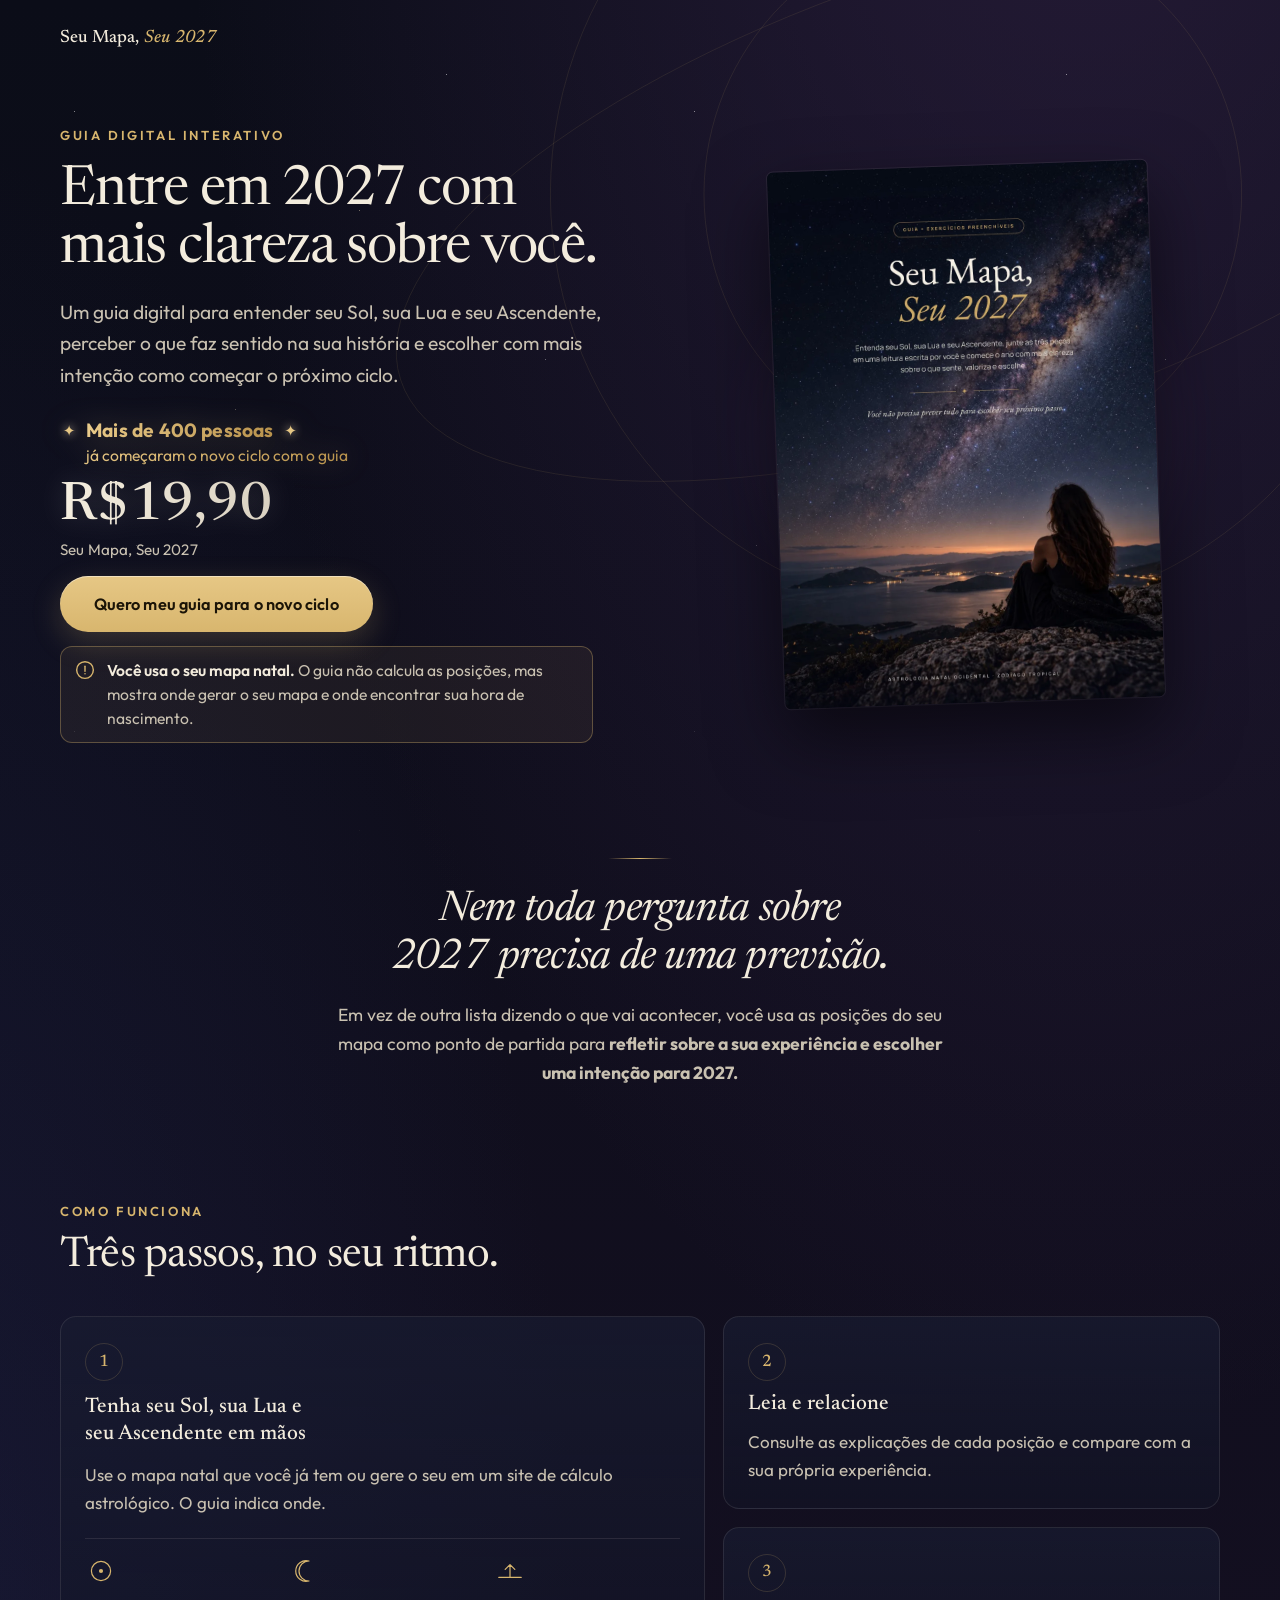
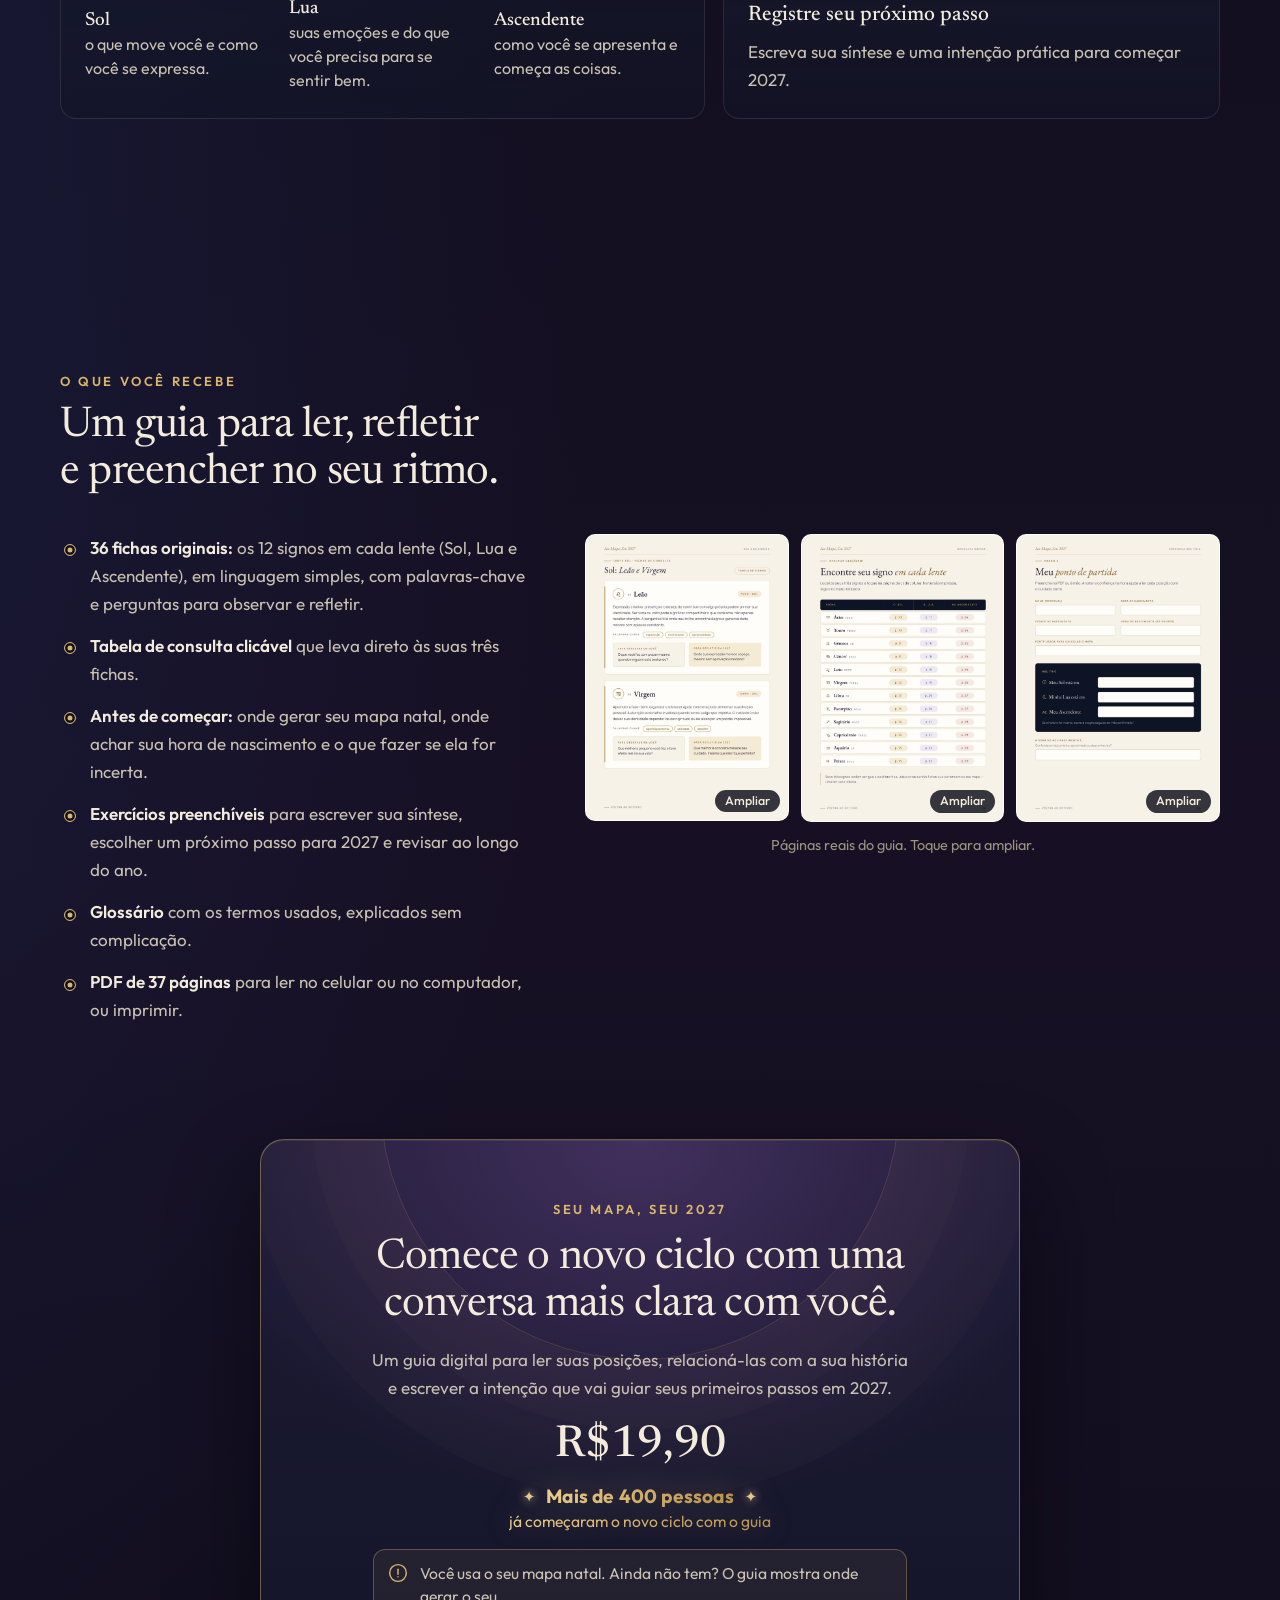
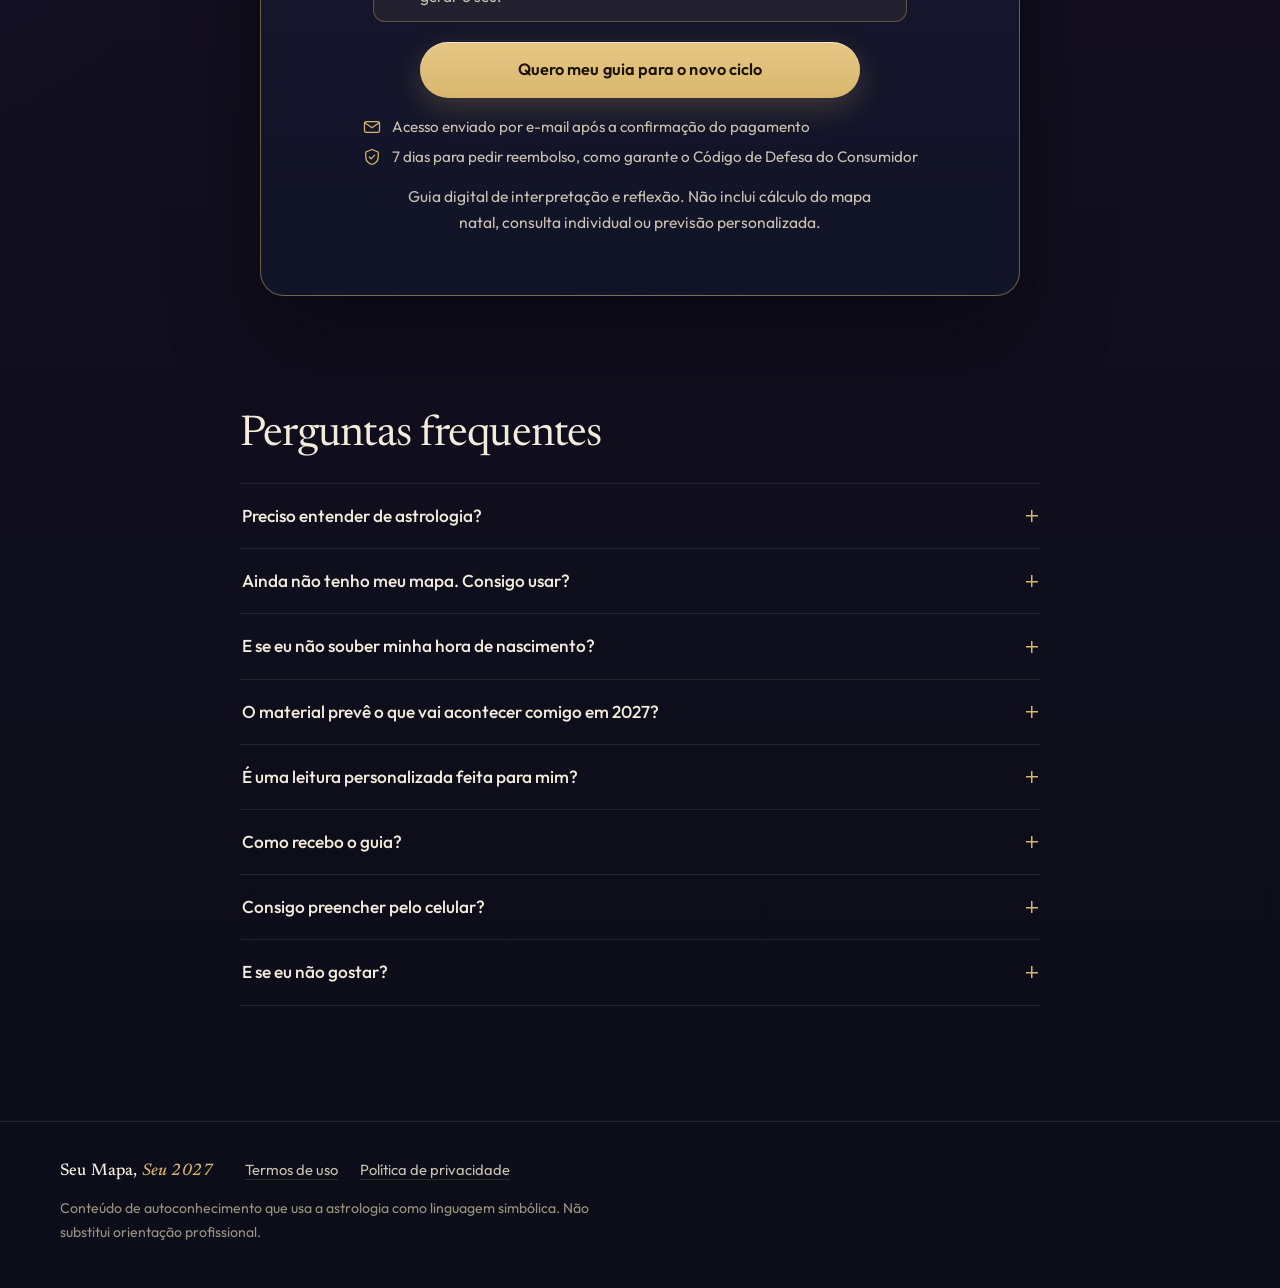
==== commit 2634e00c: "Finish the Seu Mapa, Seu 2027 sales page Use the real cover and three real pages of the final PDF in" ====
--- a/index.html
+++ b/index.html
@@ -10,6 +10,8 @@
     <meta property="og:description" content="Entre em 2027 com mais clareza sobre você. Guia digital interativo em PDF por R$19,90." />
     <meta property="og:type" content="product" />
     <meta property="og:locale" content="pt_BR" />
+    <link rel="icon" href="favicon.svg" type="image/svg+xml" />
+    <link rel="preload" href="assets/previas/capa.webp" as="image" type="image/webp" />
     <link rel="preconnect" href="https://fonts.googleapis.com" />
     <link rel="preconnect" href="https://fonts.gstatic.com" crossorigin />
     <link href="https://fonts.googleapis.com/css2?family=Newsreader:ital,opsz,wght@0,6..72,400;0,6..72,500;1,6..72,400;1,6..72,500&family=Outfit:wght@400;500;600&display=swap" rel="stylesheet" />
@@ -48,9 +50,9 @@
           <p class="eyebrow enter" style="--d: 0">Guia digital interativo</p>
           <h1 id="titulo" class="enter" style="--d: 1">Entre em 2027 com mais clareza sobre você.</h1>
           <p class="lede enter" style="--d: 2">
-            Um guia digital para compreender pontos do seu mapa natal, perceber
-            o que faz sentido na sua história e escolher com mais intenção como
-            começar o próximo ciclo.
+            Um guia digital para entender seu Sol, sua Lua e seu Ascendente,
+            perceber o que faz sentido na sua história e escolher com mais
+            intenção como começar o próximo ciclo.
           </p>
           <div class="buy enter" style="--d: 3">
             <p class="social-proof" data-social-proof hidden></p>
@@ -62,14 +64,14 @@
             <a class="cta" href="#comprar" data-checkout>Quero meu guia para o novo ciclo</a>
             <p class="requirement">
               <svg viewBox="0 0 24 24" aria-hidden="true"><circle cx="12" cy="12" r="10" /><path d="M12 7.5v6" /><circle class="fill" cx="12" cy="16.6" r=".9" /></svg>
-              <span><strong>Você precisa ter seu mapa natal calculado.</strong> O guia é um PDF de leitura e reflexão e não calcula as posições.</span>
+              <span><strong>Você usa o seu mapa natal.</strong> O guia não calcula as posições, mas mostra onde gerar o seu mapa e onde encontrar sua hora de nascimento.</span>
             </p>
           </div>
         </div>
 
         <figure class="hero-cover enter" style="--d: 2">
           <div class="cover-glow" aria-hidden="true"></div>
-          <img class="cover-img" alt="Capa do guia Seu Mapa, Seu 2027" hidden />
+          <img class="cover-img" alt="Capa do guia Seu Mapa, Seu 2027" width="900" height="1274" fetchpriority="high" hidden />
           <!-- Capa provisória: só o título, sem conteúdo fictício.
                Some quando config.coverImage for preenchido. -->
           <div class="cover-placeholder" role="img" aria-label="Seu Mapa, Seu 2027, guia digital interativo">
@@ -108,7 +110,7 @@
           <li class="step step-main reveal">
             <span class="step-n" aria-hidden="true">1</span>
             <h3>Tenha seu Sol, sua Lua e seu Ascendente em mãos</h3>
-            <p>Use um mapa natal tropical que você já tem ou posições obtidas separadamente.</p>
+            <p>Use o mapa natal que você já tem ou gere o seu em um site de cálculo astrológico. O guia indica onde.</p>
             <ul class="positions">
               <li>
                 <svg viewBox="0 0 40 40" aria-hidden="true"><circle cx="20" cy="20" r="12" /><circle class="fill" cx="20" cy="20" r="2.6" /></svg>
@@ -139,10 +141,10 @@
         <aside class="notice reveal" aria-label="Antes de comprar">
           <svg viewBox="0 0 24 24" aria-hidden="true"><circle cx="12" cy="12" r="10" /><path d="M12 7.5v6" /><circle class="fill" cx="12" cy="16.6" r=".9" /></svg>
           <p>
-            <strong>O guia não calcula o mapa natal.</strong> Tenha suas
-            posições em mãos antes de começar. Sem a hora de nascimento, o
-            Ascendente pode ficar incerto: você trabalha com as posições que
-            conhece.
+            <strong>O guia não calcula o mapa natal.</strong> Ele indica onde
+            gerar o seu (como Astro.com ou Personare) e onde procurar sua hora
+            de nascimento. Sem a hora exata, o Ascendente pode ficar incerto, e
+            o guia explica como trabalhar com as posições que você conhece.
           </p>
         </aside>
       </section>
@@ -155,22 +157,26 @@
         </div>
 
         <div class="get-grid">
-          <!-- PENDENTE: confirmar cada item no PDF final antes de publicar. -->
+          <!-- Conferido com o PDF final (37 páginas, 26 campos preenchíveis). -->
           <ul class="features reveal">
-            <li>Explicações sobre Sol, Lua e Ascendente em linguagem simples.</li>
-            <li>Orientação para juntar suas posições em uma síntese própria.</li>
-            <li>Espaços para registrar suas reflexões e uma intenção para 2027.</li>
-            <li>Guia digital interativo em PDF.</li>
-            <li class="pending-li" data-pending-badge>Conferir esta lista no PDF final</li>
+            <li><strong>36 fichas originais:</strong> os 12 signos em cada lente (Sol, Lua e Ascendente), em linguagem simples, com palavras-chave e perguntas para observar e refletir.</li>
+            <li><strong>Tabela de consulta clicável</strong> que leva direto às suas três fichas.</li>
+            <li><strong>Antes de começar:</strong> onde gerar seu mapa natal, onde achar sua hora de nascimento e o que fazer se ela for incerta.</li>
+            <li><strong>Exercícios preenchíveis</strong> para escrever sua síntese, escolher um próximo passo para 2027 e revisar ao longo do ano.</li>
+            <li><strong>Glossário</strong> com os termos usados, explicados sem complicação.</li>
+            <li><strong>PDF de 37 páginas</strong> para ler no celular ou no computador, ou imprimir.</li>
           </ul>
 
-          <div class="gallery reveal" data-gallery>
-            <!-- Preenchida por app.js a partir de config.previews. -->
-            <div class="gallery-empty">
-              <svg viewBox="0 0 48 48" aria-hidden="true"><rect x="10" y="6" width="28" height="36" rx="3" /><path d="M16 16h16M16 22h16M16 28h10" /></svg>
-              <p>As prévias das páginas do guia aparecem aqui.</p>
-              <span class="pending" data-pending-badge>Inserir 2 ou 3 páginas reais do PDF final</span>
+          <div class="gallery-wrap reveal">
+            <div class="gallery" data-gallery>
+              <!-- Preenchida por app.js a partir de config.previews. -->
+              <div class="gallery-empty">
+                <svg viewBox="0 0 48 48" aria-hidden="true"><rect x="10" y="6" width="28" height="36" rx="3" /><path d="M16 16h16M16 22h16M16 28h10" /></svg>
+                <p>As prévias das páginas do guia aparecem aqui.</p>
+                <span class="pending" data-pending-badge>Inserir 2 ou 3 páginas reais do PDF final</span>
+              </div>
             </div>
+            <p class="gallery-note" data-gallery-note hidden>Páginas reais do guia. Toque para ampliar.</p>
           </div>
         </div>
       </section>
@@ -191,6 +197,7 @@
           <div class="timer" data-offer-timer-box hidden>
             <p class="timer-label" data-offer-label></p>
             <div class="timer-digits" role="timer" aria-live="off">
+              <span data-days-cell hidden><b data-t="d">0</b><small>dias</small></span>
               <span><b data-t="h">00</b><small>horas</small></span>
               <span><b data-t="m">00</b><small>min</small></span>
               <span><b data-t="s">00</b><small>seg</small></span>
@@ -202,9 +209,19 @@
           <p class="social-proof" data-social-proof hidden></p>
           <p class="requirement requirement-center">
             <svg viewBox="0 0 24 24" aria-hidden="true"><circle cx="12" cy="12" r="10" /><path d="M12 7.5v6" /><circle class="fill" cx="12" cy="16.6" r=".9" /></svg>
-            <span>Para usar, tenha seu Sol, sua Lua e seu Ascendente já calculados.</span>
+            <span>Você usa o seu mapa natal. Ainda não tem? O guia mostra onde gerar o seu.</span>
           </p>
           <a class="cta cta-wide" href="#comprar" data-checkout>Quero meu guia para o novo ciclo</a>
+          <ul class="assurances">
+            <li>
+              <svg viewBox="0 0 24 24" aria-hidden="true"><rect x="3" y="5.5" width="18" height="13" rx="2" /><path d="m3.5 7 8.5 6 8.5-6" /></svg>
+              Acesso enviado por e-mail após a confirmação do pagamento
+            </li>
+            <li>
+              <svg viewBox="0 0 24 24" aria-hidden="true"><path d="M12 3 4.5 6v5.5c0 4.6 3.2 8.3 7.5 9.5 4.3-1.2 7.5-4.9 7.5-9.5V6L12 3z" /><path d="m8.8 12 2.2 2.2 4.2-4.4" /></svg>
+              7 dias para pedir reembolso, como garante o Código de Defesa do Consumidor
+            </li>
+          </ul>
           <p class="disclaimer">
             Guia digital de interpretação e reflexão. Não inclui cálculo do
             mapa natal, consulta individual ou previsão personalizada.
@@ -217,12 +234,16 @@
         <h2 id="t-faq" class="reveal">Perguntas frequentes</h2>
         <div class="faq-list reveal">
           <details>
-            <summary>Preciso conhecer meu mapa astral para usar o guia?</summary>
-            <div class="answer"><p>Sim. Você precisa ter as posições já calculadas ou obtê-las separadamente. O guia não gera o mapa.</p></div>
+            <summary>Preciso entender de astrologia?</summary>
+            <div class="answer"><p>Não. Cada ficha explica a posição em linguagem simples e o glossário traz os termos usados no guia. Você só precisa do seu mapa natal.</p></div>
+          </details>
+          <details>
+            <summary>Ainda não tenho meu mapa. Consigo usar?</summary>
+            <div class="answer"><p>Sim. O guia não calcula o mapa, mas mostra onde gerar o seu em sites de cálculo astrológico, como Astro.com ou Personare, e quais opções escolher. Você só precisa anotar três signos: Sol, Lua e Ascendente.</p></div>
           </details>
           <details>
             <summary>E se eu não souber minha hora de nascimento?</summary>
-            <div class="answer"><p>O Ascendente pode ficar incerto. Você pode trabalhar com as posições confirmadas e sinalizar as dúvidas.</p></div>
+            <div class="answer"><p>O Ascendente pode ficar incerto. O guia mostra onde procurar a hora (certidão, Declaração de Nascido Vivo, caderneta de saúde) e como seguir com as posições confirmadas, marcando o Ascendente como não confirmado.</p></div>
           </details>
           <details>
             <summary>O material prevê o que vai acontecer comigo em 2027?</summary>
@@ -233,9 +254,17 @@
             <div class="answer"><p>Não. É um guia autoguiado: você lê, relaciona as informações com a sua experiência e escreve a sua própria síntese.</p></div>
           </details>
           <details>
-            <summary>Como recebo e uso o material?</summary>
-            <!-- PENDENTE: responder só depois de configurar a entrega na Zuptos. -->
-            <div class="answer"><p>O guia é um arquivo PDF. <span class="pending inline" data-pending-badge>Completar com o fluxo real de entrega da Zuptos</span></p></div>
+            <summary>Como recebo o guia?</summary>
+            <!-- Conferir com a entrega configurada na Zuptos: se mudar, ajuste aqui e nos Termos. -->
+            <div class="answer"><p>Depois que o pagamento é confirmado, você recebe no e-mail usado na compra o acesso para baixar o PDF. Se não encontrar, confira também a caixa de spam e as abas Promoções ou Atualizações.</p></div>
+          </details>
+          <details>
+            <summary>Consigo preencher pelo celular?</summary>
+            <div class="answer"><p>Sim. Para digitar nos campos, abra o PDF em um leitor compatível com formulários, como o Adobe Acrobat Reader, que é gratuito para celular e computador. Depois, salve uma cópia com as suas respostas. Se preferir, imprima e escreva à mão.</p></div>
+          </details>
+          <details>
+            <summary>E se eu não gostar?</summary>
+            <div class="answer"><p>Você tem 7 dias, contados da compra, para pedir o reembolso, como garante o Código de Defesa do Consumidor. É só pedir pelo canal de suporte que aparece no e-mail da compra.</p></div>
           </details>
         </div>
       </section>
@@ -244,8 +273,13 @@
     <footer class="footer">
       <div class="wrap footer-inner">
         <span class="wordmark small">Seu Mapa, <em>Seu 2027</em></span>
-        <!-- PENDENTE: nome da operação, e-mail de suporte e links legais. -->
-        <p><span class="pending inline" data-pending-badge>Inserir identificação da operação, suporte e links legais</span></p>
+        <!-- Nome, documento e e-mail de suporte vêm de config.js. -->
+        <nav class="footer-links" aria-label="Informações legais">
+          <a href="termos.html">Termos de uso</a>
+          <a href="privacidade.html">Política de privacidade</a>
+          <a data-support-link hidden>Suporte</a>
+        </nav>
+        <p class="footer-operator" data-operator hidden></p>
         <p class="footer-note">
           Conteúdo de autoconhecimento que usa a astrologia como linguagem
           simbólica. Não substitui orientação profissional.
--- a/styles.css
+++ b/styles.css
@@ -302,10 +302,15 @@
   content: ""; position: absolute; left: 4px; top: 0.62em; width: 10px; height: 10px; border-radius: 50%;
   border: 1px solid var(--gold); box-shadow: inset 0 0 0 2.5px var(--bg), inset 0 0 0 10px var(--gold);
 }
+.features strong { color: var(--ivory); font-weight: 600; }
 .features .pending-li { padding-left: 0; }
 .features .pending-li::before { display: none; }
 
+.gallery-wrap { display: grid; gap: 12px; }
 .gallery { display: grid; gap: 12px; grid-template-columns: repeat(2, 1fr); }
+/* Com três páginas, ficam as três lado a lado também no celular. */
+.gallery[data-count="3"] { grid-template-columns: repeat(3, 1fr); }
+.gallery-note { font-size: 0.9rem; color: var(--ivory-faint); text-align: center; }
 .gallery-empty {
   grid-column: 1 / -1; display: grid; justify-items: center; gap: 12px; text-align: center;
   padding: 44px 24px; border-radius: 16px; border: 1px dashed var(--line);
@@ -344,6 +349,12 @@
 .offer h2 { max-width: 15em; }
 .offer-text { color: var(--ivory-soft); max-width: 32em; }
 .offer-price { font: 500 2.75rem/1 var(--serif); color: var(--ivory); margin-top: 6px; }
+.assurances {
+  list-style: none; margin: 2px 0 0; padding: 0; display: grid; gap: 8px; justify-items: start;
+  text-align: left; font-size: 0.95rem; line-height: 1.45; color: var(--ivory-soft);
+}
+.assurances li { display: grid; grid-template-columns: 20px 1fr; gap: 10px; align-items: start; }
+.assurances svg { width: 20px; height: 20px; margin-top: 1px; fill: none; stroke: var(--gold); stroke-width: 1.5; stroke-linecap: round; stroke-linejoin: round; }
 .disclaimer { font-size: 0.98rem; color: var(--ivory-soft); max-width: 30em; }
 
 /* ---------------------------------------------------------------- FAQ */
@@ -371,7 +382,24 @@
 /* ------------------------------------------------------------- Rodapé */
 .footer { border-top: 1px solid var(--line-soft); padding-block: 36px 44px; }
 .footer-inner { display: grid; gap: 12px; }
+.footer-links { display: flex; flex-wrap: wrap; gap: 6px 22px; font-size: 0.92rem; }
+.footer-links a { color: var(--ivory-soft); text-decoration: underline; text-decoration-color: var(--line); text-underline-offset: 4px; }
+.footer-links a:hover { color: var(--gold-hot); text-decoration-color: currentColor; }
+.footer-operator { font-size: 0.88rem; color: var(--ivory-soft); }
 .footer-note { font-size: 0.88rem; color: var(--ivory-faint); max-width: 40em; }
+
+/* ------------------------------------------------- Termos e Privacidade */
+.legal { max-width: 760px; padding-block: clamp(28px, 6vw, 64px) var(--section); }
+.legal .back { display: inline-block; margin-bottom: 28px; color: var(--gold); font-size: 0.95rem; text-decoration: none; }
+.legal .back:hover { color: var(--gold-hot); }
+.legal h1 { font-size: clamp(2rem, 1.5rem + 2vw, 2.7rem); }
+.legal .updated { margin-top: 10px; font-size: 0.92rem; color: var(--ivory-faint); }
+.legal h2 { font-size: 1.45rem; margin-top: 40px; }
+.legal p, .legal li { color: var(--ivory-soft); }
+.legal p { margin-top: 12px; }
+.legal ul { margin: 12px 0 0; padding-left: 1.2em; display: grid; gap: 8px; }
+.legal strong { color: var(--ivory); font-weight: 600; }
+.legal a { color: var(--gold-hot); }
 
 /* ------------------------------------------------------- Visualizador */
 .viewer {
@@ -529,6 +557,15 @@
   .hero-copy { gap: 14px; }
   .buy { gap: 10px; margin-top: 4px; }
 }
+@media (max-width: 480px) {
+  /* Timer com dias: quatro caixas precisam caber dentro do cartão. */
+  .timer-digits { gap: 6px; }
+  .timer-digits span { min-width: 58px; padding: 9px 4px 7px; }
+  .timer-digits b { font-size: 1.7rem; }
+  .timer-digits small { font-size: 0.7rem; letter-spacing: 0.04em; }
+  .gallery { gap: 8px; }
+  .thumb::after { right: 5px; bottom: 5px; padding: 4px 7px; font-size: 0.68rem; }
+}
 @media (max-width: 599px) {
   /* Celular: passos em linha e posições compactas para encurtar a rolagem. */
   :root { --section: 58px; }
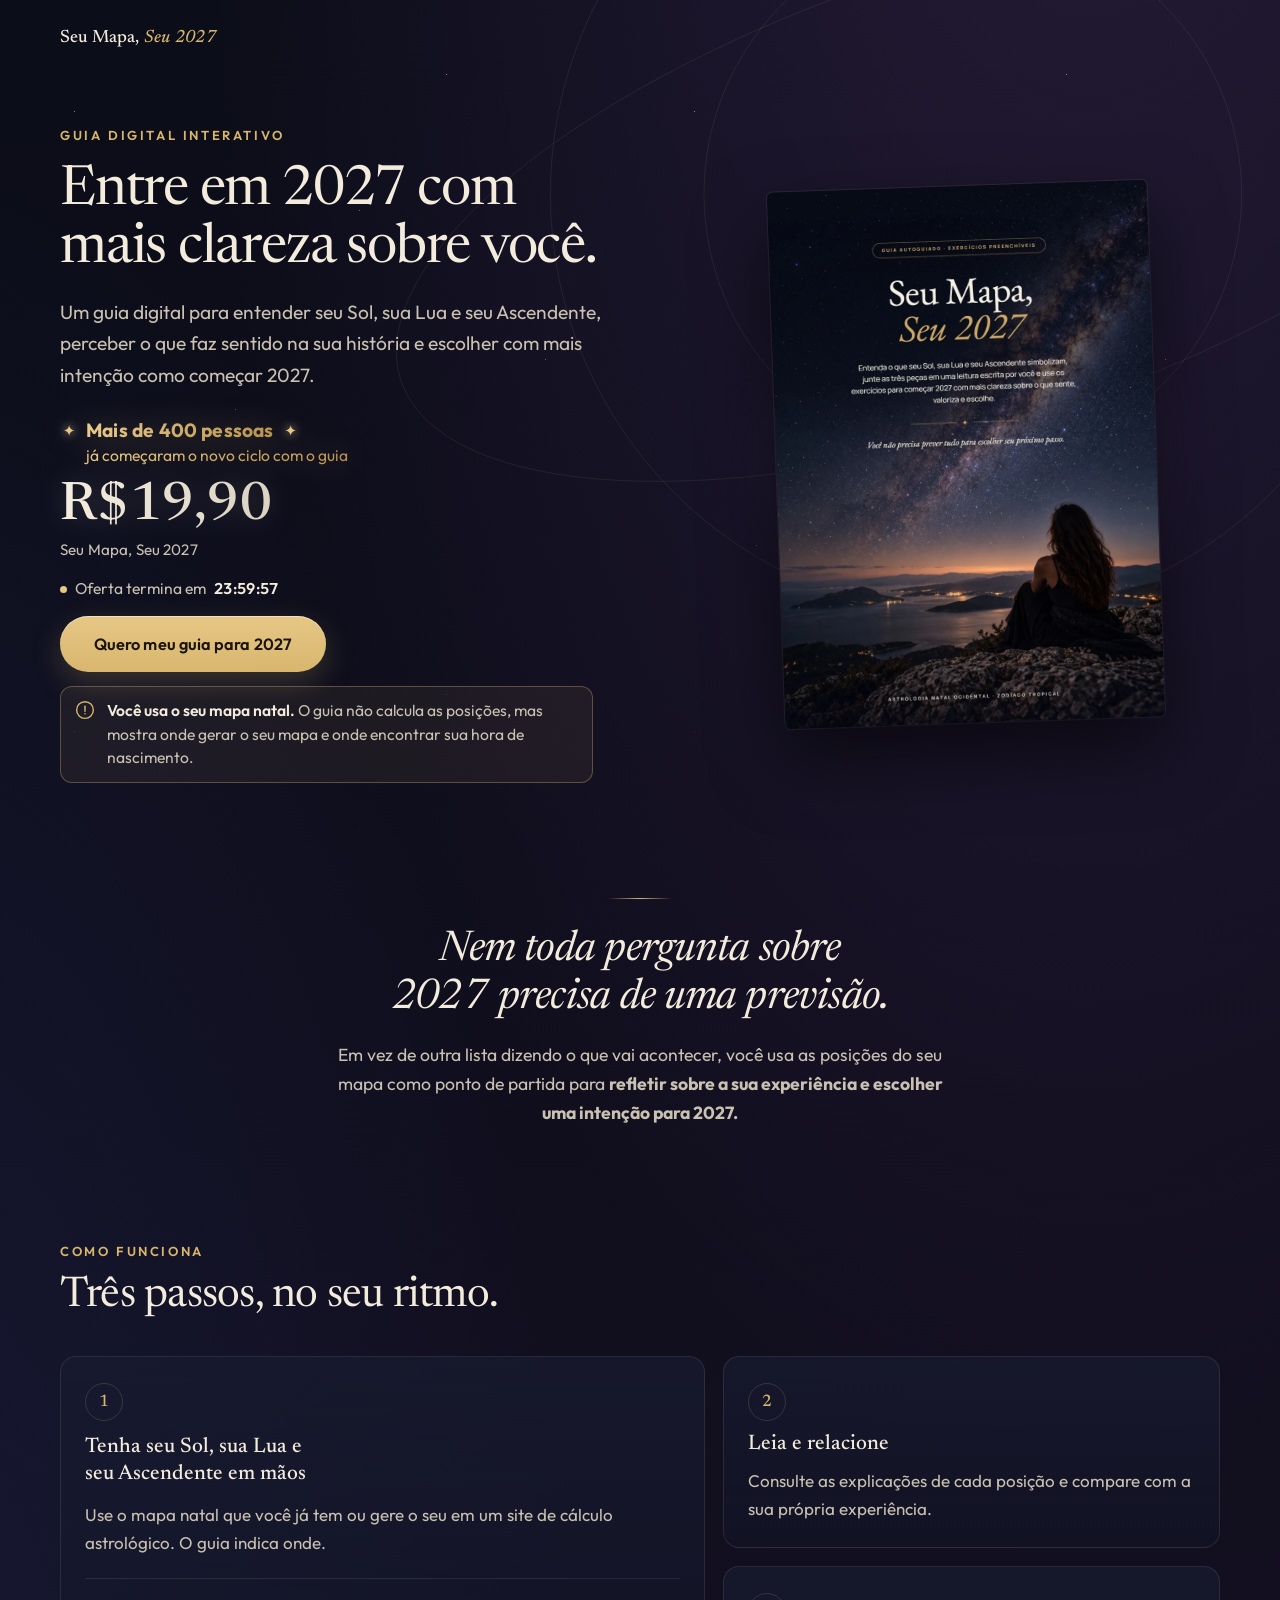
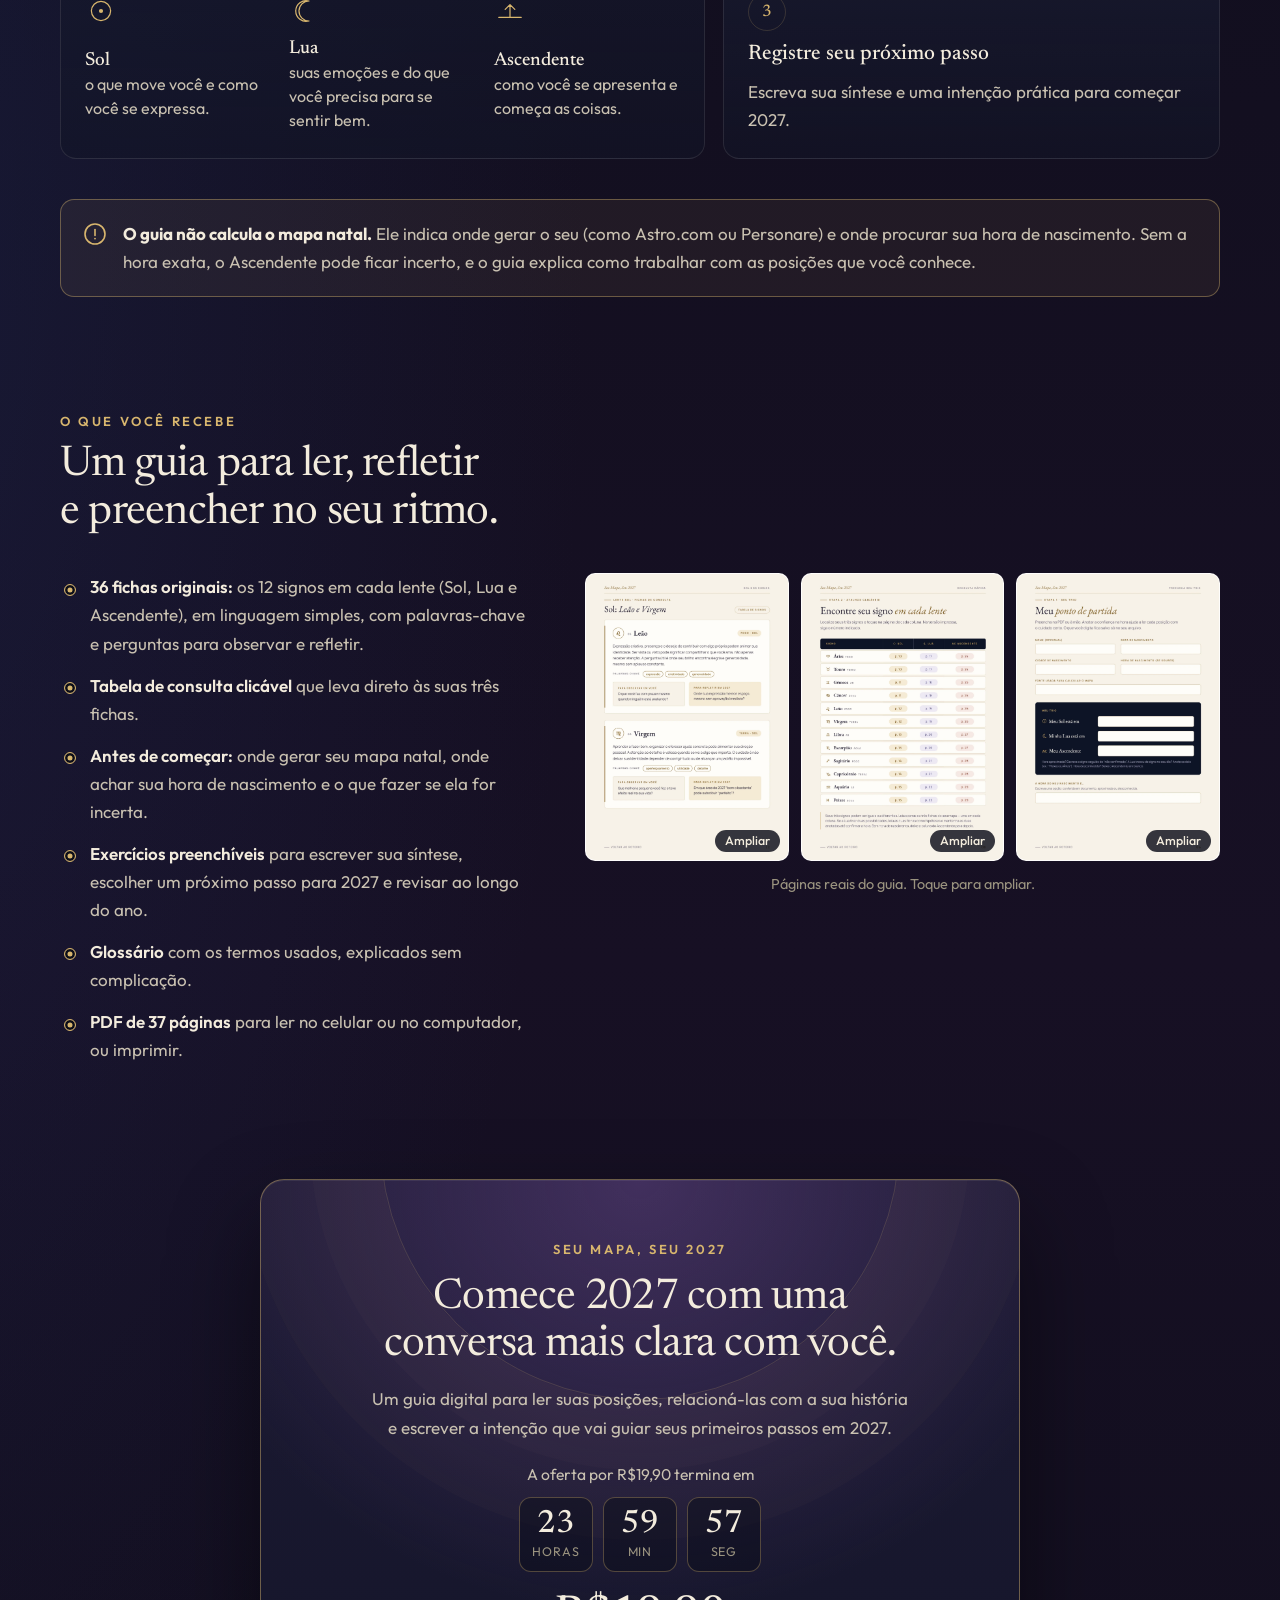
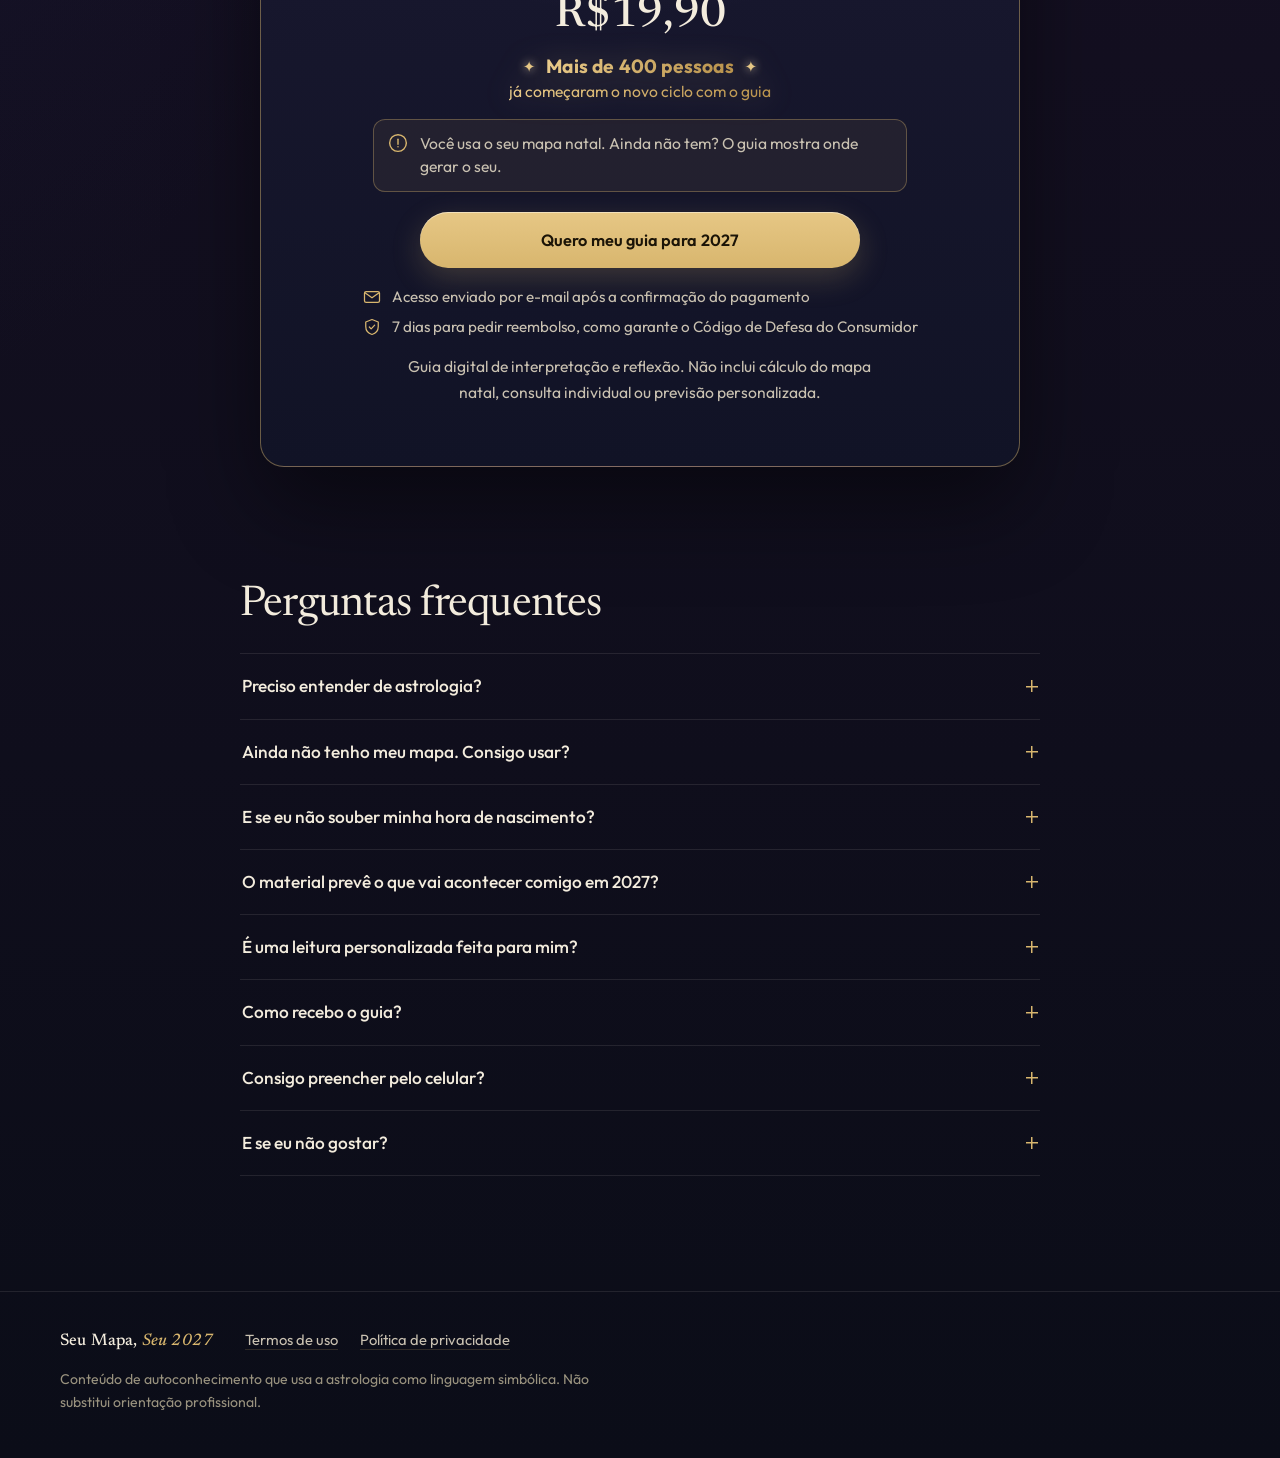
==== commit 456102f2: "Say 2027 instead of "novo ciclo" and refresh guide previews "Ciclo" reads like a Solar Return readin" ====
--- a/index.html
+++ b/index.html
@@ -4,7 +4,7 @@
     <meta charset="UTF-8" />
     <meta name="viewport" content="width=device-width, initial-scale=1, viewport-fit=cover" />
     <title>Seu Mapa, Seu 2027 — Guia digital interativo</title>
-    <meta name="description" content="Entre em 2027 com mais clareza sobre você. Guia digital interativo em PDF para refletir sobre Sol, Lua e Ascendente e escolher uma intenção para o novo ciclo. R$19,90." />
+    <meta name="description" content="Entre em 2027 com mais clareza sobre você. Guia digital interativo em PDF para refletir sobre Sol, Lua e Ascendente e escolher uma intenção para 2027. R$19,90." />
     <meta name="theme-color" content="#0b0d18" />
     <meta property="og:title" content="Seu Mapa, Seu 2027" />
     <meta property="og:description" content="Entre em 2027 com mais clareza sobre você. Guia digital interativo em PDF por R$19,90." />
@@ -52,7 +52,7 @@
           <p class="lede enter" style="--d: 2">
             Um guia digital para entender seu Sol, sua Lua e seu Ascendente,
             perceber o que faz sentido na sua história e escolher com mais
-            intenção como começar o próximo ciclo.
+            intenção como começar 2027.
           </p>
           <div class="buy enter" style="--d: 3">
             <p class="social-proof" data-social-proof hidden></p>
@@ -61,7 +61,7 @@
               <span class="price-name">Seu Mapa, Seu 2027</span>
             </p>
             <p class="timer-inline" data-offer-timer hidden></p>
-            <a class="cta" href="#comprar" data-checkout>Quero meu guia para o novo ciclo</a>
+            <a class="cta" href="#comprar" data-checkout>Quero meu guia para 2027</a>
             <p class="requirement">
               <svg viewBox="0 0 24 24" aria-hidden="true"><circle cx="12" cy="12" r="10" /><path d="M12 7.5v6" /><circle class="fill" cx="12" cy="16.6" r=".9" /></svg>
               <span><strong>Você usa o seu mapa natal.</strong> O guia não calcula as posições, mas mostra onde gerar o seu mapa e onde encontrar sua hora de nascimento.</span>
@@ -186,7 +186,7 @@
         <div class="offer">
           <div class="offer-orbit" aria-hidden="true"></div>
           <p class="eyebrow">Seu Mapa, Seu 2027</p>
-          <h2 id="t-close">Comece o novo ciclo com uma conversa mais clara com você.</h2>
+          <h2 id="t-close">Comece 2027 com uma conversa mais clara com você.</h2>
           <p class="offer-text">
             Um guia digital para ler suas posições, relacioná-las com a sua
             história e escrever a intenção que vai guiar seus primeiros passos
@@ -211,7 +211,7 @@
             <svg viewBox="0 0 24 24" aria-hidden="true"><circle cx="12" cy="12" r="10" /><path d="M12 7.5v6" /><circle class="fill" cx="12" cy="16.6" r=".9" /></svg>
             <span>Você usa o seu mapa natal. Ainda não tem? O guia mostra onde gerar o seu.</span>
           </p>
-          <a class="cta cta-wide" href="#comprar" data-checkout>Quero meu guia para o novo ciclo</a>
+          <a class="cta cta-wide" href="#comprar" data-checkout>Quero meu guia para 2027</a>
           <ul class="assurances">
             <li>
               <svg viewBox="0 0 24 24" aria-hidden="true"><rect x="3" y="5.5" width="18" height="13" rx="2" /><path d="m3.5 7 8.5 6 8.5-6" /></svg>
